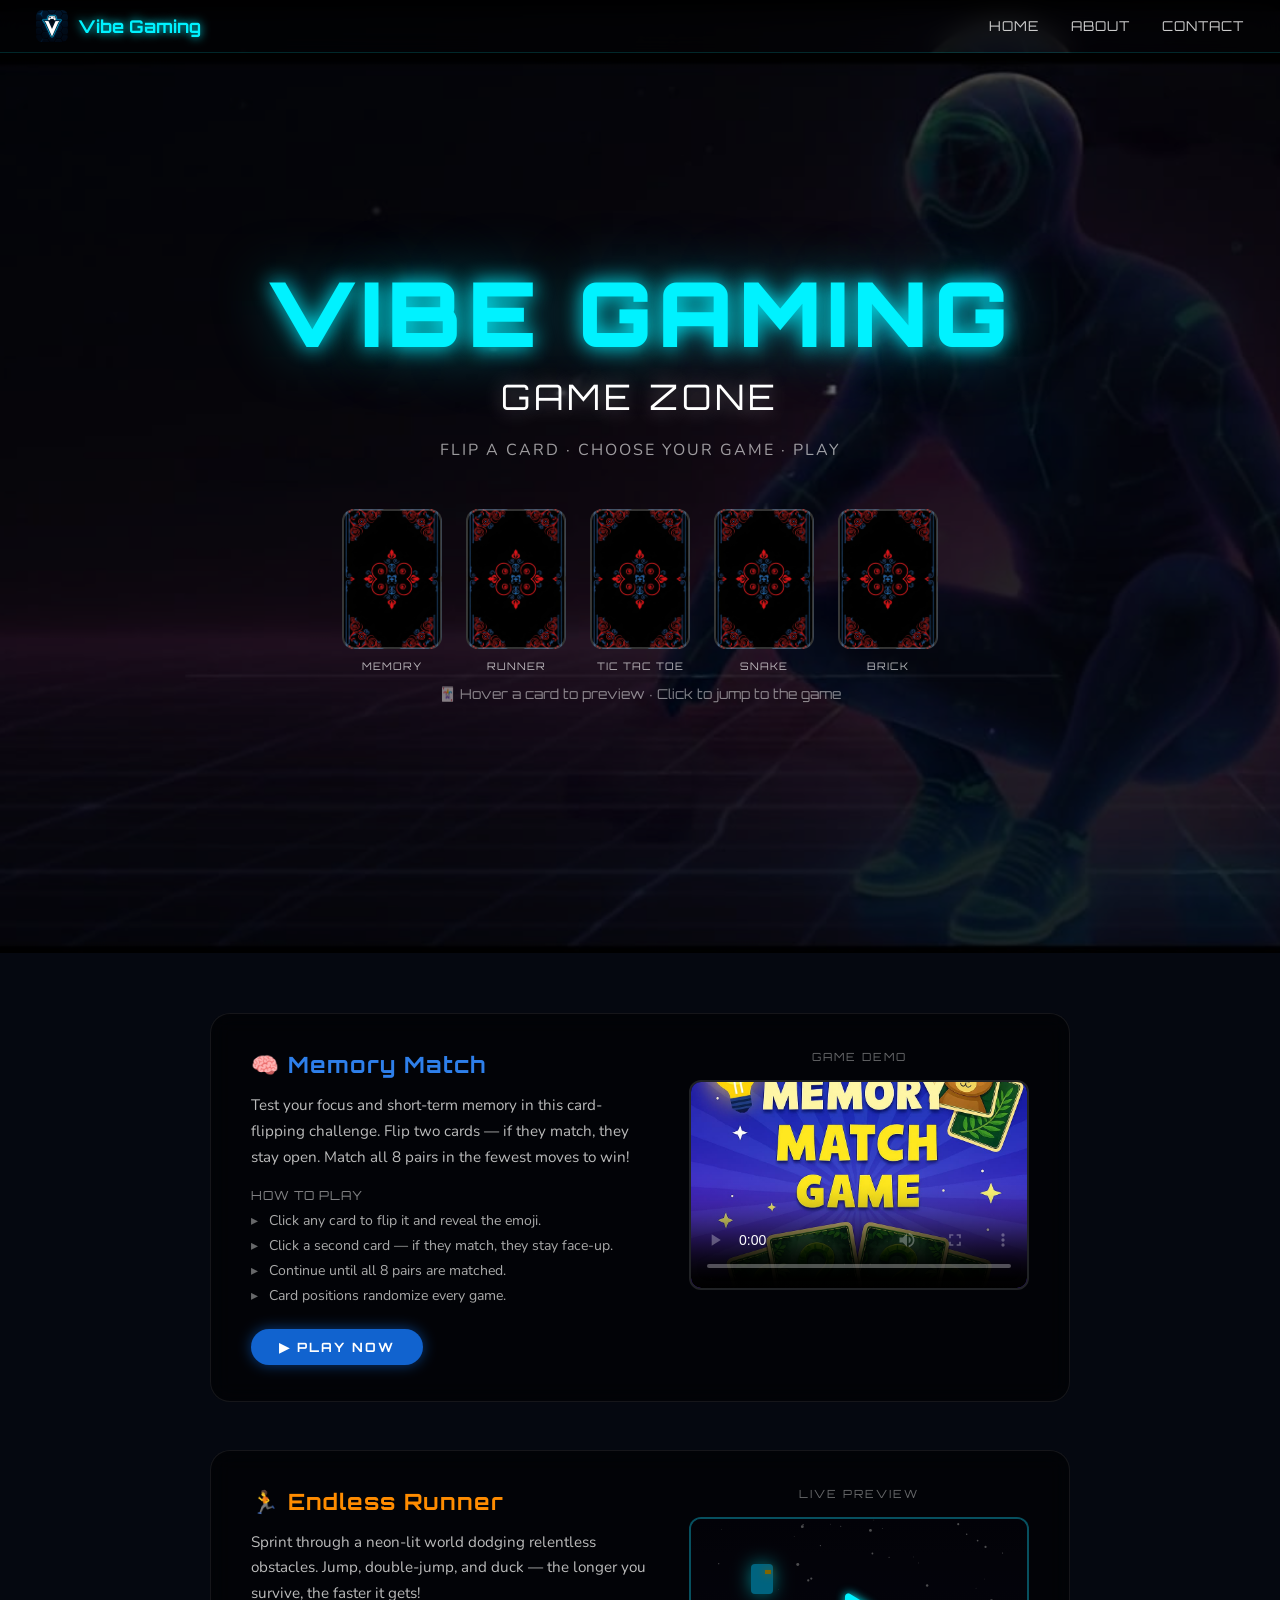
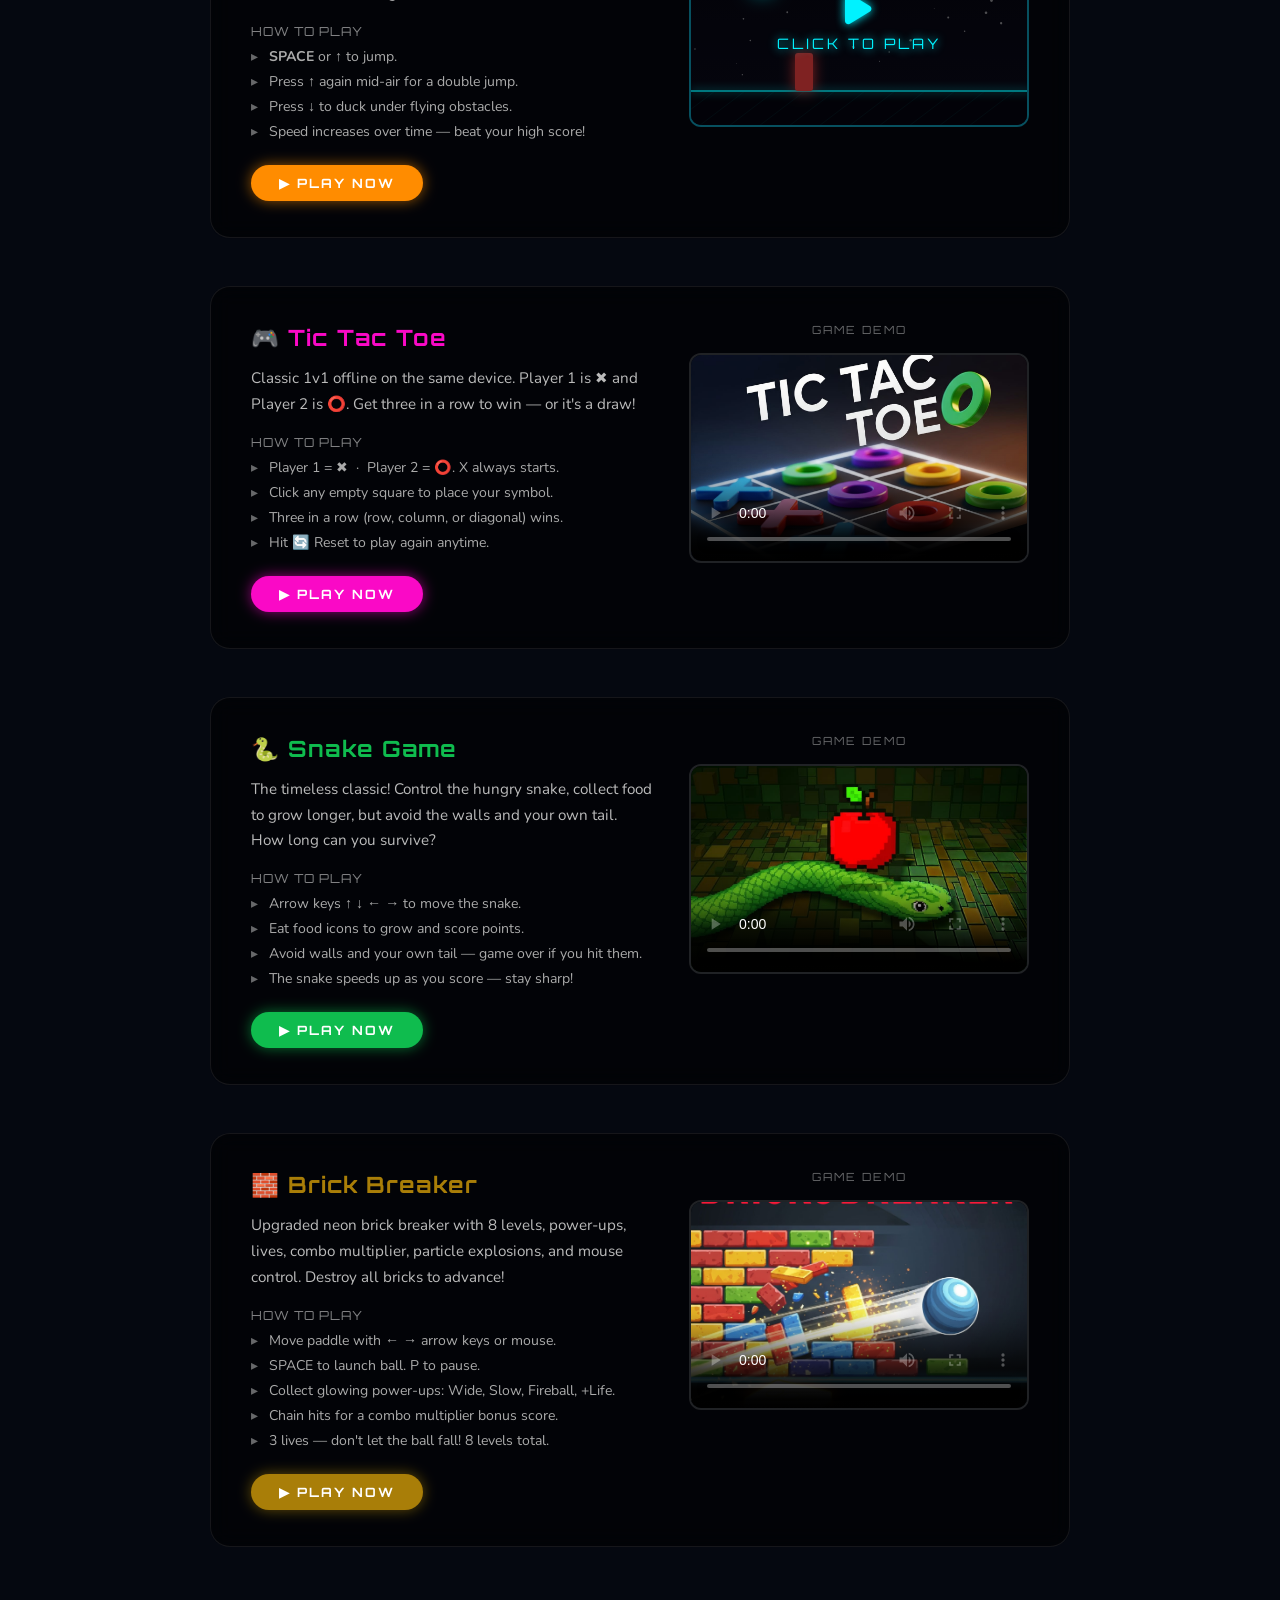
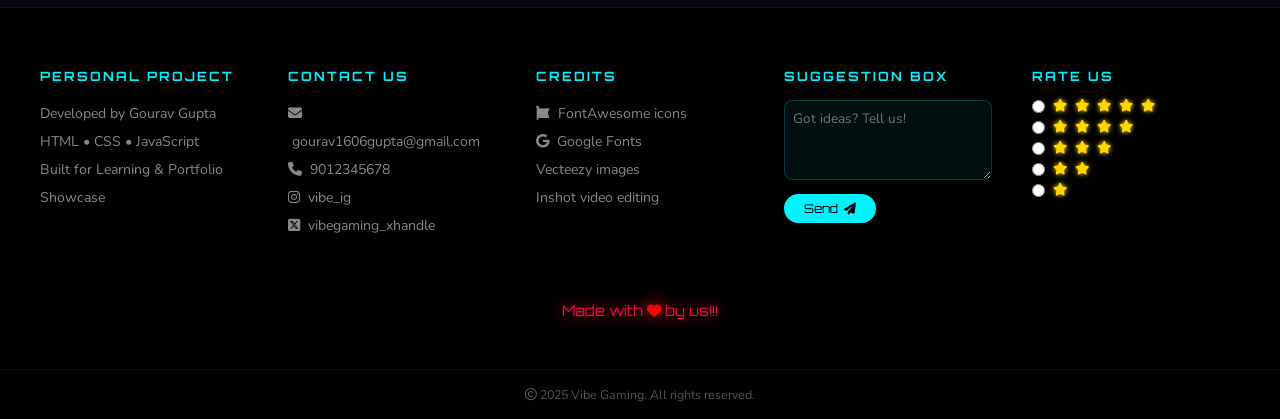
==== index.html @ a2c75a77 "Fix image path for Tic Tac Toe card in index.html" ====
<!DOCTYPE html>
<html lang="en">

<head>
  <meta charset="UTF-8" />
  <meta name="viewport" content="width=device-width, initial-scale=1.0" />
  <title>Vibe Gaming</title>
  <link rel="stylesheet" href="css/main.css">
  <link rel="stylesheet" href="https://cdnjs.cloudflare.com/ajax/libs/font-awesome/6.7.2/css/all.min.css">
</head>

<body>

  <!--  Nav  -->
  <nav>
    <div class="dv">
      <a href="#home" class="nav-logo">
        <img src="assets/images/logo.jpg" alt="Vibe Gaming Logo">
        Vibe Gaming
      </a>
      <ul class="nav-links">
        <li><a href="#home">HOME</a></li>
        <li><a href="about.html">ABOUT</a></li>
        <li><a href="#contact">CONTACT</a></li>
      </ul>
    </div>
  </nav>

  <!--  Hero  -->
  <section id="home" class="hero">
    <div class="hero-content">
      <h1 class="hero-title">VIBE GAMING</h1>
      <p class="hero-subtitle">GAME ZONE</p>
      <p class="hero-tagline">FLIP A CARD · CHOOSE YOUR GAME · PLAY</p>

      <div class="cards-row">
        <a class="card-flip-wrap" href="#mcf" data-card="card1">
          <div class="card-flip">
            <div class="card-flip-inner">
              <div class="card-face card-face-front"></div>
              <div class="card-face card-face-back" style="background-image:url('./assets/images/memory.jpg')"></div>
            </div>
          </div>
          <span class="card-label">MEMORY</span>
        </a>

        <a class="card-flip-wrap" href="#runner" data-card="card2">
          <div class="card-flip">
            <div class="card-flip-inner">
              <div class="card-face card-face-front"></div>
              <div class="card-face card-face-back"
                style="background:#0a0a1a;display:flex;align-items:center;justify-content:center;font-family:'Orbitron',sans-serif;font-size:0.7rem;color:#00f2ff;text-align:center;">
                🏃<br>RUNNER</div>
            </div>
          </div>
          <span class="card-label">RUNNER</span>
        </a>

        <a class="card-flip-wrap" href="#tct" data-card="card3">
          <div class="card-flip">
            <div class="card-flip-inner">
              <div class="card-face card-face-front"></div>
              <div class="card-face card-face-back" style="background-image:url(assets/images/tictac.jpg)"></div>
            </div>
          </div>
          <span class="card-label">TIC TAC TOE</span>
        </a>

        <a class="card-flip-wrap" href="#sg" data-card="card4">
          <div class="card-flip">
            <div class="card-flip-inner">
              <div class="card-face card-face-front"></div>
              <div class="card-face card-face-back" style="background-image:url('assets/images/snake.jpg')"></div>
            </div>
          </div>
          <span class="card-label">SNAKE</span>
        </a>

        <a class="card-flip-wrap" href="#bg" data-card="card5">
          <div class="card-flip">
            <div class="card-flip-inner">
              <div class="card-face card-face-front"></div>
              <div class="card-face card-face-back" style="background-image:url('./assets/images/brick.jpg')"></div>
            </div>
          </div>
          <span class="card-label">BRICK</span>
        </a>
      </div>

      <p class="flip-cta">🃏 Hover a card to preview · Click to jump to the game</p>
    </div>
  </section>

  <!--  Sections wrapper  -->
  <div class="section-wrapper">

    <!-- Memory Match -->
    <div class="game-section theme-blue" id="mcf">
      <div class="section-inner">
        <div class="section-info">
          <h2 class="section-title" style="color:#2e7fea">🧠 Memory Match</h2>
          <p class="section-desc">
            Test your focus and short-term memory in this card-flipping challenge.
            Flip two cards — if they match, they stay open. Match all 8 pairs in the fewest moves to win!
          </p>
          <p class="howto-title">How to Play</p>
          <ul class="howto-list">
            <li>Click any card to flip it and reveal the emoji.</li>
            <li>Click a second card — if they match, they stay face-up.</li>
            <li>Continue until all 8 pairs are matched.</li>
            <li>Card positions randomize every game.</li>
          </ul>
          <a href="games/memory.html" target="_blank" class="play-btn btn-blue">▶ PLAY NOW</a>
        </div>
        <div class="section-media">
          <p class="demo-label">Game Demo</p>
          <video class="demo-video" poster="assets/images/memory.jpg" src="assets/videos/mgv.mp4" controls></video>
        </div>
      </div>
    </div>

    <!-- Endless Runner -->
    <div class="game-section theme-orange" id="runner">
      <div class="section-inner">
        <div class="section-info">
          <h2 class="section-title" style="color:#ff8c00">🏃 Endless Runner</h2>
          <p class="section-desc">
            Sprint through a neon-lit world dodging relentless obstacles.
            Jump, double-jump, and duck — the longer you survive, the faster it gets!
          </p>
          <p class="howto-title">How to Play</p>
          <ul class="howto-list">
            <li><strong>SPACE</strong> or <strong>↑</strong> to jump.</li>
            <li>Press <strong>↑</strong> again mid-air for a double jump.</li>
            <li>Press <strong>↓</strong> to duck under flying obstacles.</li>
            <li>Speed increases over time — beat your high score!</li>
          </ul>
          <a href="games/runner.html" target="_blank" class="play-btn btn-orange">▶ PLAY NOW</a>
        </div>
        <div class="section-media">
          <p class="demo-label">Live Preview</p>
          <div class="runner-preview" onclick="window.open('games/runner.html','_blank')">
            <canvas id="previewCanvas" width="340" height="210"></canvas>
            <div class="play-overlay">
              <i class="fa-solid fa-play"></i>
              CLICK TO PLAY
            </div>
          </div>
        </div>
      </div>
    </div>

    <!-- Tic Tac Toe -->
    <div class="game-section theme-pink" id="tct">
      <div class="section-inner">
        <div class="section-info">
          <h2 class="section-title" style="color:#fa09c6">🎮 Tic Tac Toe</h2>
          <p class="section-desc">
            Classic 1v1 offline on the same device. Player 1 is ✖ and Player 2 is ⭕.
            Get three in a row to win — or it's a draw!
          </p>
          <p class="howto-title">How to Play</p>
          <ul class="howto-list">
            <li>Player 1 = ✖ &nbsp;·&nbsp; Player 2 = ⭕. X always starts.</li>
            <li>Click any empty square to place your symbol.</li>
            <li>Three in a row (row, column, or diagonal) wins.</li>
            <li>Hit 🔄 Reset to play again anytime.</li>
          </ul>
          <a href="games/tictactoe.html" target="_blank" class="play-btn btn-pink">▶ PLAY NOW</a>
        </div>
        <div class="section-media">
          <p class="demo-label">Game Demo</p>
          <video class="demo-video" poster="assets/images/tictac.jpg" src="assets/videos/tttv.mp4" controls></video>
        </div>
      </div>
    </div>

    <!-- Snake -->
    <div class="game-section theme-green" id="sg">
      <div class="section-inner">
        <div class="section-info">
          <h2 class="section-title" style="color:#0fbc4e">🐍 Snake Game</h2>
          <p class="section-desc">
            The timeless classic! Control the hungry snake, collect food to grow longer,
            but avoid the walls and your own tail. How long can you survive?
          </p>
          <p class="howto-title">How to Play</p>
          <ul class="howto-list">
            <li>Arrow keys ↑ ↓ ← → to move the snake.</li>
            <li>Eat food icons to grow and score points.</li>
            <li>Avoid walls and your own tail — game over if you hit them.</li>
            <li>The snake speeds up as you score — stay sharp!</li>
          </ul>
          <a href="games/snake.html" target="_blank" class="play-btn btn-green">▶ PLAY NOW</a>
        </div>
        <div class="section-media">
          <p class="demo-label">Game Demo</p>
          <video class="demo-video" poster="assets/images/snake.jpg" src="assets/videos/snake game video.mp4"
            controls></video>
        </div>
      </div>
    </div>

    <!-- Brick Breaker -->
    <div class="game-section theme-gold" id="bg">
      <div class="section-inner">
        <div class="section-info">
          <h2 class="section-title" style="color:#a97e08">🧱 Brick Breaker</h2>
          <p class="section-desc">
            Upgraded neon brick breaker with 8 levels, power-ups, lives, combo multiplier,
            particle explosions, and mouse control. Destroy all bricks to advance!
          </p>
          <p class="howto-title">How to Play</p>
          <ul class="howto-list">
            <li>Move paddle with ← → arrow keys or mouse.</li>
            <li>SPACE to launch ball. P to pause.</li>
            <li>Collect glowing power-ups: Wide, Slow, Fireball, +Life.</li>
            <li>Chain hits for a combo multiplier bonus score.</li>
            <li>3 lives — don't let the ball fall! 8 levels total.</li>
          </ul>
          <a href="games/brick.html" target="_blank" class="play-btn btn-gold">▶ PLAY NOW</a>
        </div>
        <div class="section-media">
          <p class="demo-label">Game Demo</p>
          <video class="demo-video" poster="assets/images/brick.jpg" src="assets/videos/brickv.mp4" controls></video>
        </div>
      </div>
    </div>

  </div><!-- /.section-wrapper -->

  <!--  Footer  -->
  <footer class="footer" id="contact">
    <div>
      <h3>Personal Project</h3>
      <p>Developed by Gourav Gupta</p>
      <p>HTML • CSS • JavaScript</p>
      <p>Built for Learning & Portfolio Showcase</p>
    </div>
    <div>
      <h3>Contact Us</h3>
      <p><i class="fa-solid fa-envelope"></i> &nbsp;gourav1606gupta@gmail.com</p>
      <p><i class="fa-solid fa-phone"></i> &nbsp;9012345678</p>
      <p><i class="fa-brands fa-instagram"></i> &nbsp;vibe_ig</p>
      <p><i class="fa-brands fa-square-x-twitter"></i> &nbsp;vibegaming_xhandle</p>
    </div>
    <div>
      <h3>Credits</h3>
      <p><i class="fa-brands fa-font-awesome"></i> &nbsp;FontAwesome icons</p>
      <p><i class="fa-brands fa-google"></i> &nbsp;Google Fonts</p>
      <p>Vecteezy images</p>
      <p>Inshot video editing</p>
    </div>
    <div class="suggestion-box">
      <h3>Suggestion Box</h3>
      <textarea placeholder="Got ideas? Tell us!"></textarea><br>
      <button type="button">Send &nbsp;<i class="fa-solid fa-paper-plane"></i></button>
    </div>
    <div>
      <h3>Rate Us</h3>
      <div class="rating-stars">
        <label class="star-row"><input type="radio" name="rating" value="5"> <i class="fa-solid fa-star"></i><i
            class="fa-solid fa-star"></i><i class="fa-solid fa-star"></i><i class="fa-solid fa-star"></i><i
            class="fa-solid fa-star"></i></label>
        <label class="star-row"><input type="radio" name="rating" value="4"> <i class="fa-solid fa-star"></i><i
            class="fa-solid fa-star"></i><i class="fa-solid fa-star"></i><i class="fa-solid fa-star"></i></label>
        <label class="star-row"><input type="radio" name="rating" value="3"> <i class="fa-solid fa-star"></i><i
            class="fa-solid fa-star"></i><i class="fa-solid fa-star"></i></label>
        <label class="star-row"><input type="radio" name="rating" value="2"> <i class="fa-solid fa-star"></i><i
            class="fa-solid fa-star"></i></label>
        <label class="star-row"><input type="radio" name="rating" value="1"> <i class="fa-solid fa-star"></i></label>
      </div>
    </div>
    <div class="love-note">
      Made with <i class="fa-solid fa-heart" style="color:#ff0000"></i> by us!!!
    </div>
  </footer>
  <div class="footer-bottom">
    <i class="fa-regular fa-copyright"></i> 2025 Vibe Gaming. All rights reserved.
  </div>

  <script src="js/home.js"></script>
</body>

</html>
---- css/main.css ----
/* =====================================================================
   VibGaming — main.css
   Shared styles for index.html (home page)
   ===================================================================== */

@import url('https://fonts.googleapis.com/css2?family=Orbitron:wght@400;700;900&family=Nunito:wght@400;600;700&display=swap');

/* ── Reset & Base ──────────────────────────────────────────────────── */
*, *::before, *::after { box-sizing: border-box; margin: 0; padding: 0; }

body {
  font-family: 'Nunito', sans-serif;
  background: url('../assets/images/bg.jpg') no-repeat center center / cover fixed;
  background-color: #050810;
  color: #eeeeee;
  overflow-x: hidden;
}

/* ── Nav ────────────────────────────────────────────────────────────── */
.dv {
  position: sticky;
  top: 0;
  z-index: 100;
  display: flex;
  align-items: center;
  justify-content: space-between;
  padding: 10px 36px;
  background: rgba(0, 0, 0, 0.75);
  backdrop-filter: blur(12px);
  border-bottom: 1px solid rgba(0, 255, 255, 0.15);
}

.nav-logo {
  display: flex;
  align-items: center;
  gap: 10px;
  font-family: 'Orbitron', sans-serif;
  font-weight: 700;
  font-size: 1.1rem;
  color: #00f2ff;
  text-shadow: 0 0 10px #00f2ff;
  text-decoration: none;
}

.nav-logo img {
  width: 32px;
  height: 32px;
  border-radius: 6px;
  object-fit: cover;
}

.nav-links {
  display: flex;
  gap: 32px;
  list-style: none;
}

.nav-links a {
  font-family: 'Orbitron', sans-serif;
  font-size: 0.85rem;
  letter-spacing: 1px;
  color: #ccc;
  text-decoration: none;
  transition: color 0.2s, text-shadow 0.2s;
}

.nav-links a:hover {
  color: #00f2ff;
  text-shadow: 0 0 10px #00f2ff;
}

/* ── Hero Section ───────────────────────────────────────────────────── */
.hero {
  position: relative;
  min-height: 100vh;
  display: flex;
  flex-direction: column;
  align-items: center;
  justify-content: center;
  padding: 60px 20px 100px;
  background: url('../assets/images/bg.jpg') center / cover no-repeat;
  text-align: center;
  overflow: hidden;
}

.hero::before {
  content: '';
  position: absolute;
  inset: 0;
  background: rgba(0, 0, 0, 0.55);
}

.hero-content { position: relative; z-index: 1; }

.hero-title {
  font-family: 'Orbitron', sans-serif;
  font-weight: 900;
  font-size: clamp(2.5rem, 7vw, 6rem);
  color: #00f2ff;
  text-shadow: 0 0 20px #00f2ff, 0 0 60px rgba(0, 242, 255, 0.5);
  letter-spacing: 6px;
  line-height: 1.1;
}

.hero-subtitle {
  font-family: 'Orbitron', sans-serif;
  font-size: clamp(1.2rem, 3vw, 2.2rem);
  color: #fff;
  text-shadow: 0 0 20px rgba(255,255,255,0.4);
  margin-top: 12px;
  letter-spacing: 4px;
}

.hero-tagline {
  font-size: 1rem;
  color: rgba(255,255,255,0.6);
  margin-top: 20px;
  letter-spacing: 2px;
}

/* ── Card Flip Row ──────────────────────────────────────────────────── */
.cards-row {
  display: flex;
  gap: 24px;
  justify-content: center;
  flex-wrap: wrap;
  margin-top: 48px;
  position: relative;
  z-index: 1;
}

.card-flip-wrap {
  display: flex;
  flex-direction: column;
  align-items: center;
  gap: 10px;
  cursor: pointer;
  text-decoration: none;
}

.card-flip {
  width: 100px;
  height: 140px;
  perspective: 800px;
  position: relative;
}

.card-flip-inner {
  position: relative;
  width: 100%;
  height: 100%;
  transform-style: preserve-3d;
  transition: transform 0.55s cubic-bezier(0.4, 0.2, 0.2, 1);
}

.card-flip-wrap:hover .card-flip-inner { transform: rotateY(180deg); }

.card-face {
  position: absolute;
  inset: 0;
  border-radius: 12px;
  backface-visibility: hidden;
  overflow: hidden;
  border: 2px solid rgba(255,255,255,0.2);
}

.card-face-front { background: url('../assets/images/card.jpg') center / cover; }

.card-face-back {
  transform: rotateY(180deg);
  background-size: cover;
  background-position: center;
}

.card-label {
  font-family: 'Orbitron', sans-serif;
  font-size: 0.65rem;
  letter-spacing: 1px;
  color: rgba(255,255,255,0.7);
  text-align: center;
}

.flip-cta {
  font-family: 'Orbitron', sans-serif;
  font-size: 0.85rem;
  color: rgba(255,255,255,0.5);
  margin-top: 12px;
  animation: blink 2s infinite;
  position: relative;
  z-index: 1;
}

@keyframes blink {
  0%, 100% { opacity: 1; }
  50% { opacity: 0.3; }
}

/* ── Game Sections ──────────────────────────────────────────────────── */
.section-wrapper {
  max-width: 900px;
  margin: 60px auto;
  padding: 0 20px;
}

.game-section {
  background: rgba(0, 0, 0, 0.55);
  backdrop-filter: blur(10px);
  border-radius: 20px;
  padding: 36px 40px;
  border: 1px solid rgba(255,255,255,0.08);
  transition: border-color 0.3s, box-shadow 0.3s;
  margin-bottom: 48px;
}

/* Color themes per section */
.game-section.theme-blue:hover  { border-color: #1163cf; box-shadow: 0 0 20px rgba(17,99,207,0.35), 0 0 80px rgba(17,99,207,0.15); }
.game-section.theme-orange:hover{ border-color: #ff8c00; box-shadow: 0 0 20px rgba(255,140,0,0.35), 0 0 80px rgba(255,140,0,0.15); }
.game-section.theme-pink:hover  { border-color: #fa09c6; box-shadow: 0 0 20px rgba(250,9,198,0.35), 0 0 80px rgba(250,9,198,0.15); }
.game-section.theme-green:hover { border-color: #0fbc4e; box-shadow: 0 0 20px rgba(15,188,78,0.35), 0 0 80px rgba(15,188,78,0.15); }
.game-section.theme-gold:hover  { border-color: #a97e08; box-shadow: 0 0 20px rgba(169,126,8,0.35), 0 0 80px rgba(169,126,8,0.15); }

.section-inner {
  display: flex;
  gap: 36px;
  align-items: flex-start;
  flex-wrap: wrap;
}

.section-info { flex: 1; min-width: 260px; text-align: left; }

.section-title {
  font-family: 'Orbitron', sans-serif;
  font-size: 1.4rem;
  margin-bottom: 14px;
  letter-spacing: 1px;
}

.section-desc {
  font-size: 0.95rem;
  color: #bbb;
  line-height: 1.7;
  margin-bottom: 16px;
}

.howto-title {
  font-family: 'Orbitron', sans-serif;
  font-size: 0.78rem;
  letter-spacing: 1px;
  color: rgba(255,255,255,0.5);
  text-transform: uppercase;
  margin-bottom: 8px;
}

.howto-list {
  list-style: none;
  display: flex;
  flex-direction: column;
  gap: 6px;
}

.howto-list li {
  font-size: 0.88rem;
  color: #aaa;
  padding-left: 18px;
  position: relative;
}

.howto-list li::before {
  content: '▸';
  position: absolute;
  left: 0;
  color: rgba(255,255,255,0.4);
}

.section-media { flex-shrink: 0; display: flex; flex-direction: column; align-items: center; gap: 16px; }

.demo-label {
  font-family: 'Orbitron', sans-serif;
  font-size: 0.7rem;
  letter-spacing: 2px;
  color: rgba(255,255,255,0.4);
  text-transform: uppercase;
}

.demo-video {
  width: 340px;
  height: 210px;
  border-radius: 12px;
  object-fit: cover;
  border: 2px solid rgba(255,255,255,0.12);
  display: block;
}

/* ── Play Buttons ───────────────────────────────────────────────────── */
.play-btn {
  display: inline-block;
  margin-top: 24px;
  padding: 10px 28px;
  font-family: 'Orbitron', sans-serif;
  font-size: 0.8rem;
  font-weight: 700;
  letter-spacing: 2px;
  text-decoration: none;
  border-radius: 999px;
  transition: transform 0.2s, box-shadow 0.2s;
  cursor: pointer;
  border: none;
}

.play-btn:hover { transform: scale(1.06); }

.play-btn.btn-blue   { background: #1163cf; color: #fff; box-shadow: 0 0 14px rgba(17,99,207,0.6); }
.play-btn.btn-orange { background: #ff8c00; color: #fff; box-shadow: 0 0 14px rgba(255,140,0,0.6); }
.play-btn.btn-pink   { background: #fa09c6; color: #fff; box-shadow: 0 0 14px rgba(250,9,198,0.6); }
.play-btn.btn-green  { background: #0fbc4e; color: #fff; box-shadow: 0 0 14px rgba(15,188,78,0.6); }
.play-btn.btn-gold   { background: #a97e08; color: #fff; box-shadow: 0 0 14px rgba(169,126,8,0.6); }

/* Runner live preview */
.runner-preview {
  width: 340px;
  height: 210px;
  background: #0a0a1a;
  border: 2px solid rgba(0,242,255,0.3);
  border-radius: 12px;
  overflow: hidden;
  position: relative;
  cursor: pointer;
}

.runner-preview canvas { display: block; }

.runner-preview .play-overlay {
  position: absolute;
  inset: 0;
  display: flex;
  flex-direction: column;
  align-items: center;
  justify-content: center;
  background: rgba(0,0,0,0.5);
  font-family: 'Orbitron', sans-serif;
  color: #00f2ff;
  font-size: 0.9rem;
  letter-spacing: 3px;
  text-shadow: 0 0 10px #00f2ff;
  pointer-events: none;
}

.runner-preview .play-overlay i { font-size: 2.2rem; margin-bottom: 8px; }

/* ── Footer ─────────────────────────────────────────────────────────── */
.footer {
  background: rgba(0, 0, 0, 0.85);
  border-top: 1px solid rgba(255,255,255,0.08);
  padding: 60px 40px 30px;
  display: grid;
  grid-template-columns: repeat(auto-fit, minmax(200px, 1fr));
  gap: 40px;
}

.footer h3 {
  font-family: 'Orbitron', sans-serif;
  font-size: 0.8rem;
  letter-spacing: 2px;
  color: #00f2ff;
  text-transform: uppercase;
  margin-bottom: 16px;
}

.footer p, .footer li, .footer a {
  font-size: 0.88rem;
  color: #888;
  line-height: 2;
  text-decoration: none;
}

.footer a:hover { color: #00f2ff; }

.footer-bottom {
  background: rgba(0,0,0,0.9);
  text-align: center;
  padding: 16px;
  font-size: 0.78rem;
  color: #555;
  border-top: 1px solid rgba(255,255,255,0.05);
}

.suggestion-box textarea {
  width: 100%;
  min-height: 80px;
  background: rgba(0,242,255,0.06);
  border: 1px solid rgba(0,242,255,0.2);
  border-radius: 8px;
  color: #fff;
  padding: 8px;
  font-family: 'Nunito', sans-serif;
  font-size: 0.85rem;
  resize: vertical;
}

.suggestion-box button {
  margin-top: 8px;
  padding: 7px 20px;
  background: #00f2ff;
  color: #000;
  border: none;
  border-radius: 20px;
  font-family: 'Orbitron', sans-serif;
  font-size: 0.75rem;
  cursor: pointer;
  transition: background 0.2s;
}

.suggestion-box button:hover { background: #00c8d4; }

.rating-stars { display: flex; flex-direction: column; gap: 8px; }
.star-row { display: flex; align-items: center; gap: 8px; }
.star-row input[type=radio] { accent-color: gold; }
.star-row i { color: gold; font-size: 0.8rem; text-shadow: 0 0 5px gold; }

.love-note {
  text-align: center;
  padding: 20px;
  font-family: 'Orbitron', sans-serif;
  font-size: 0.9rem;
  color: #f10453;
  text-shadow: 0 0 15px #f11e1e;
  grid-column: 1 / -1;
}

/* ── Shared back button used across all game pages ───────────────────── */
.back-btn {
  position: fixed;
  top: 16px;
  left: 16px;
  padding: 8px 20px;
  font-family: 'Orbitron', sans-serif;
  font-size: 0.8rem;
  background: rgba(0, 0, 0, 0.65);
  border: 1px solid rgba(0, 255, 255, 0.35);
  border-radius: 999px;
  color: #00f2ff;
  text-decoration: none;
  z-index: 999;
  letter-spacing: 1px;
  transition: background 0.2s, box-shadow 0.2s;
}

.back-btn:hover {
  background: rgba(0, 255, 255, 0.12);
  box-shadow: 0 0 12px rgba(0, 255, 255, 0.3);
}
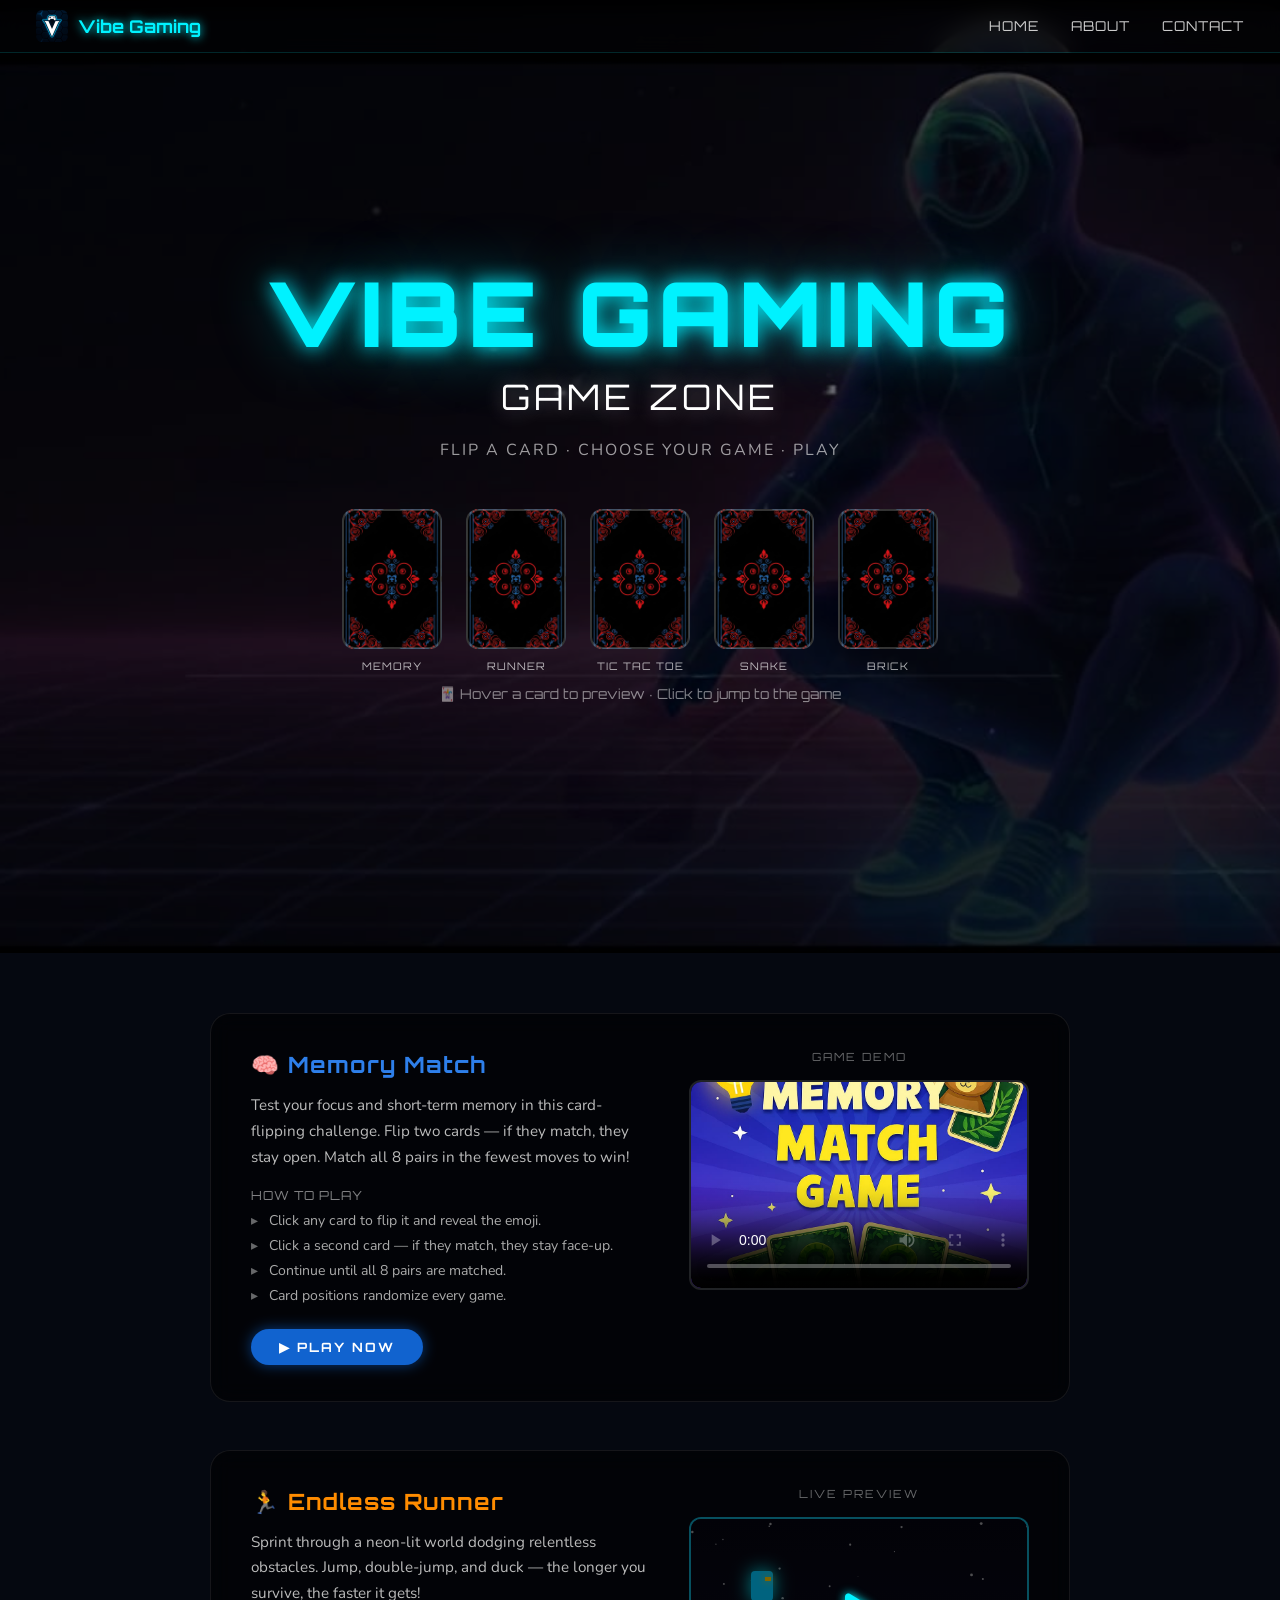
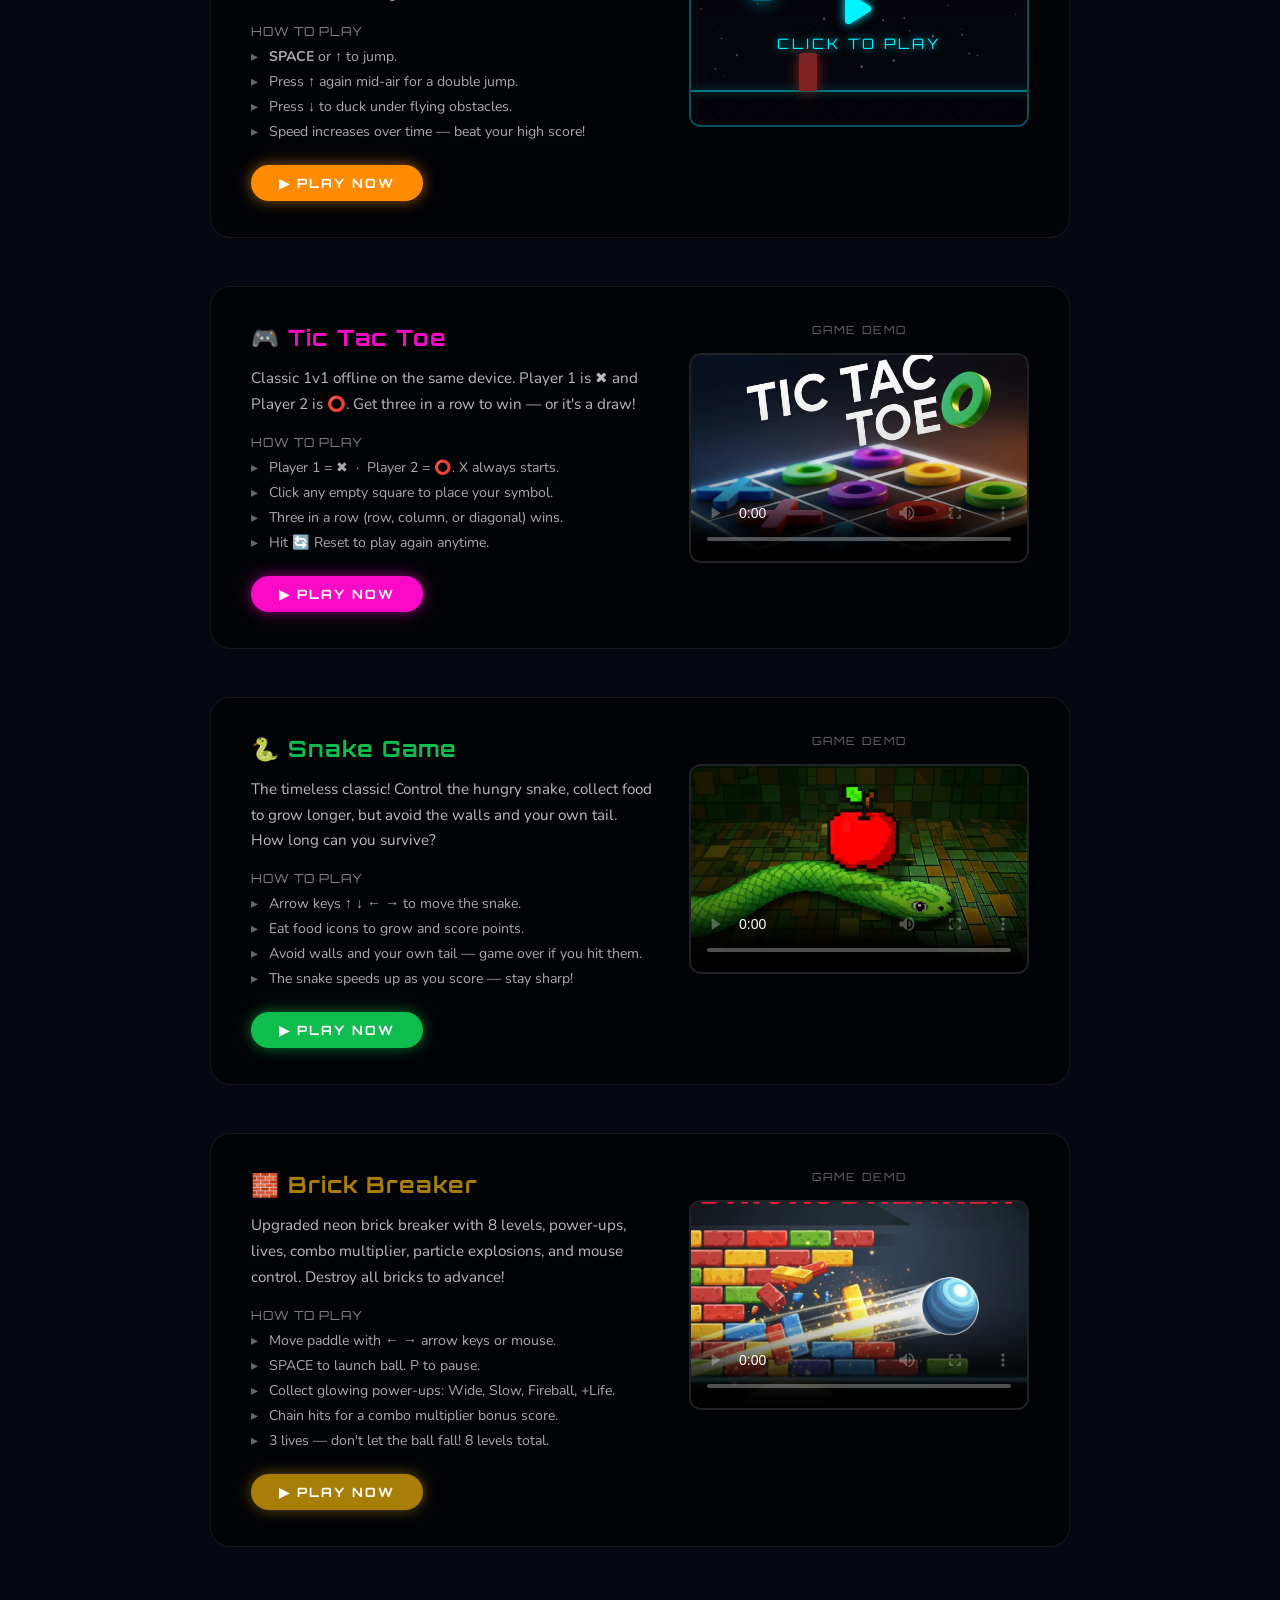
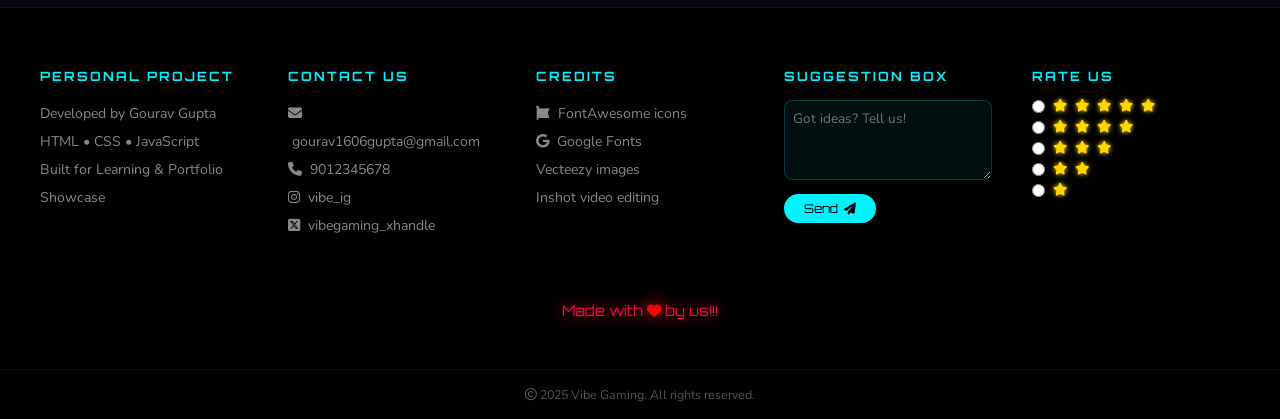
==== commit bfcedcf9: "Update Brick Breaker card background color in index.html" ====
--- a/index.html
+++ b/index.html
@@ -80,7 +80,8 @@
           <div class="card-flip">
             <div class="card-flip-inner">
               <div class="card-face card-face-front"></div>
-              <div class="card-face card-face-back" style="background-image:url('./assets/images/brick.jpg')"></div>
+              <div class="card-face card-face-back" style="background:red !important;">
+              </div>
             </div>
           </div>
           <span class="card-label">BRICK</span>
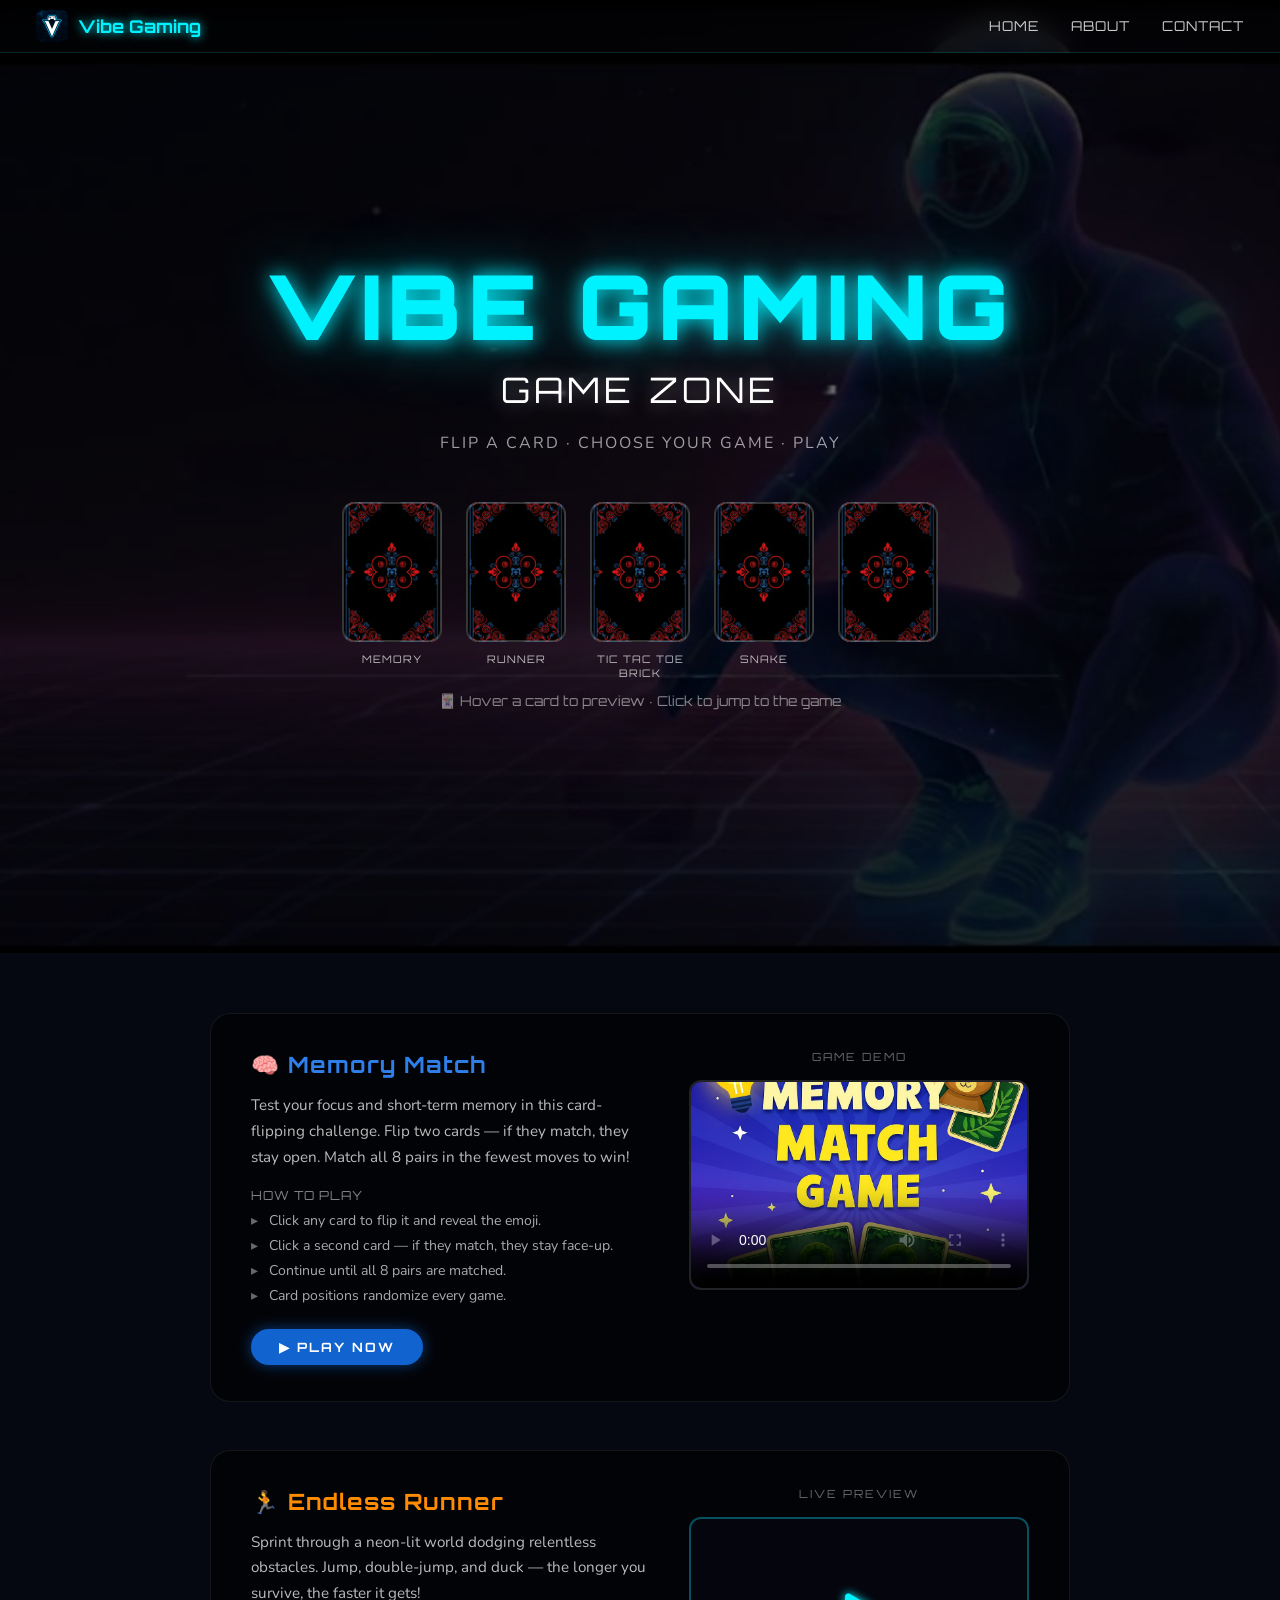
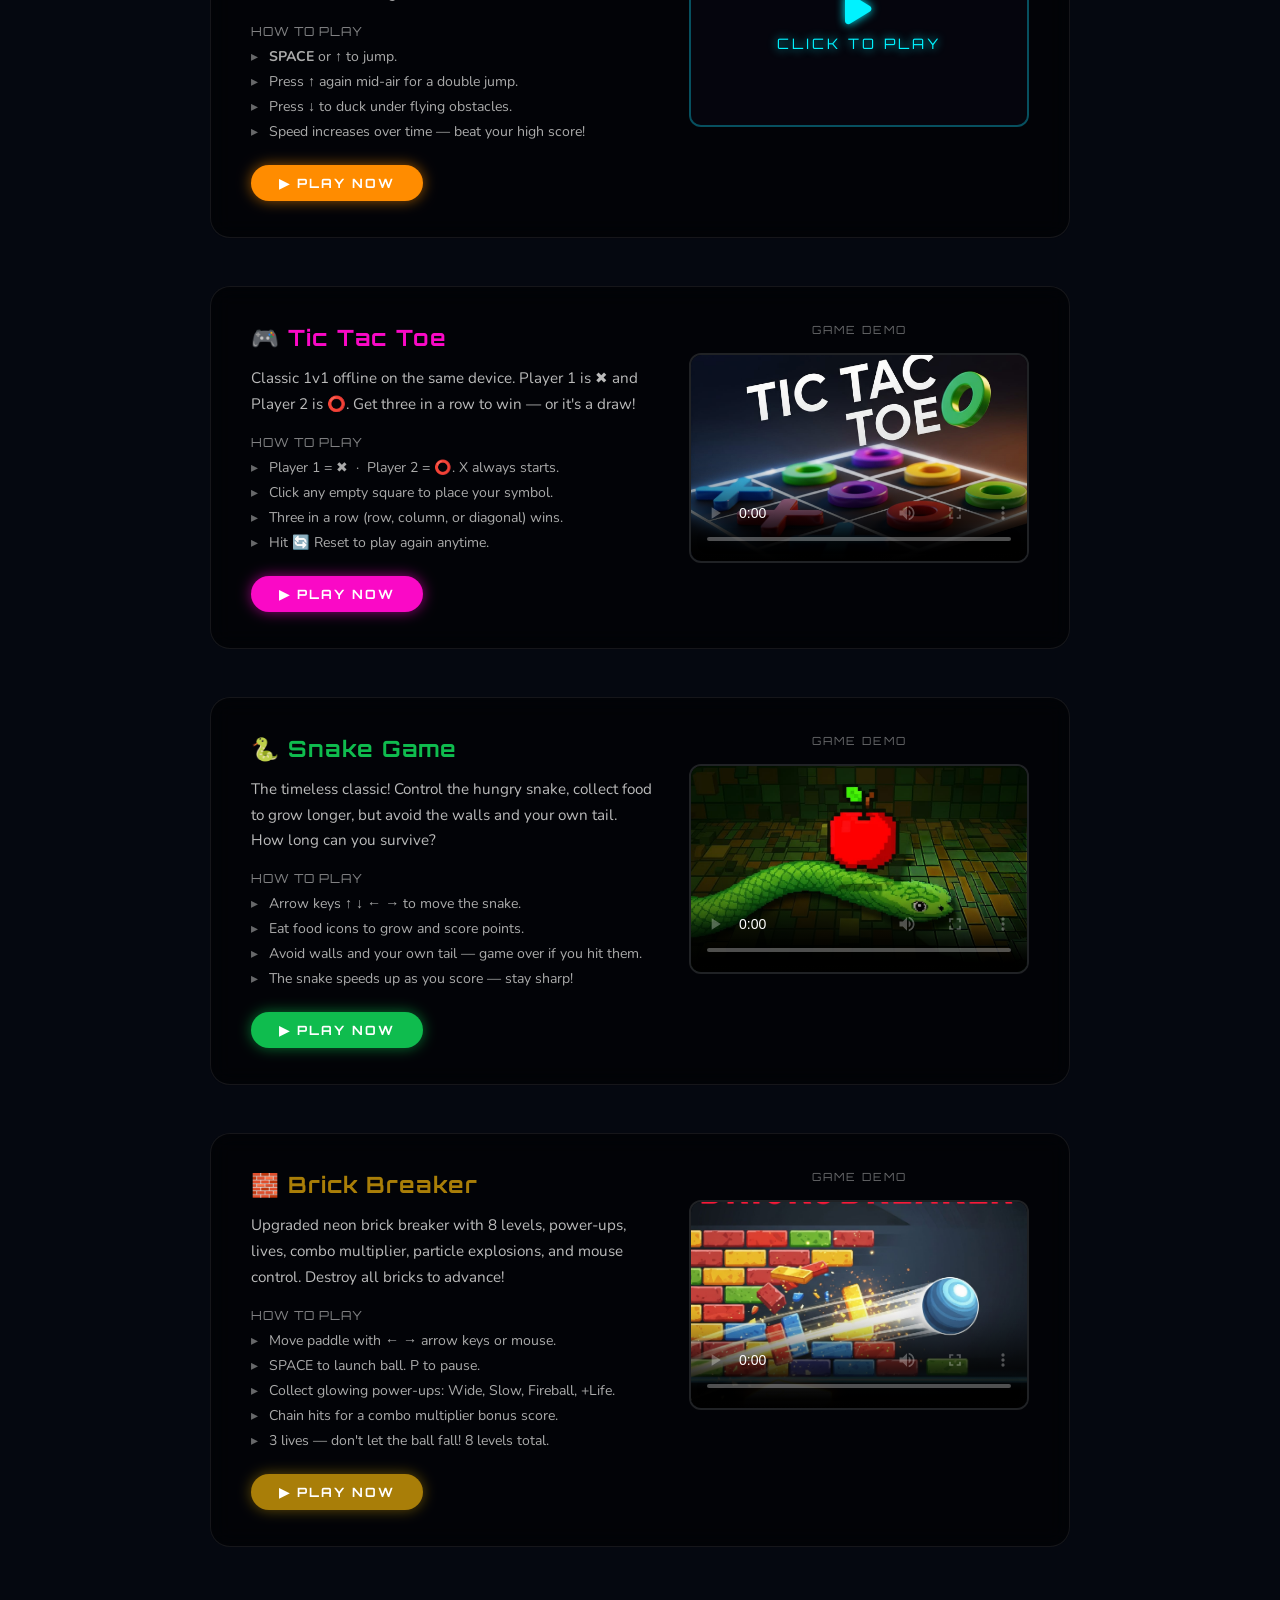
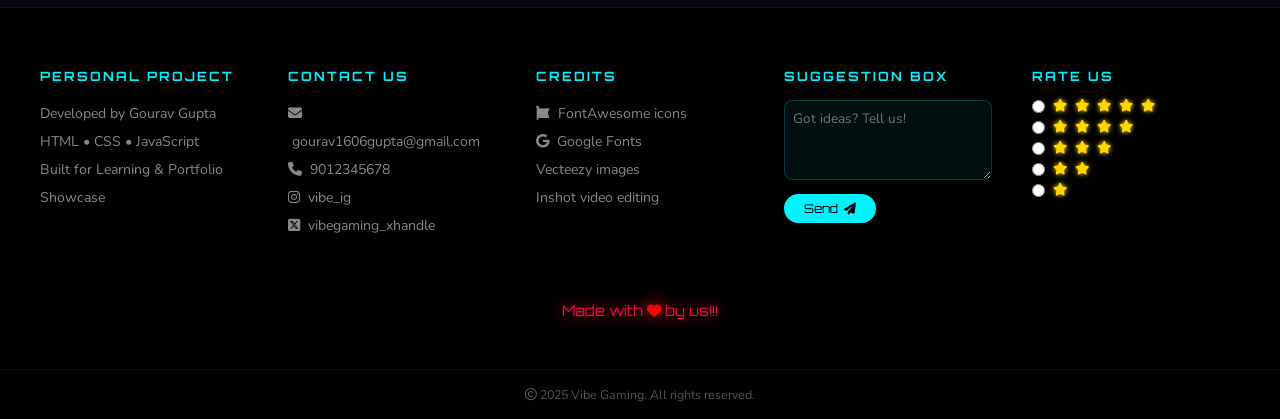
==== commit 00217269: "Restore brick image" ====
--- a/index.html
+++ b/index.html
@@ -80,15 +80,16 @@
           <div class="card-flip">
             <div class="card-flip-inner">
               <div class="card-face card-face-front"></div>
-              <div class="card-face card-face-back" style="background:red !important;">
-              </div>
-            </div>
-          </div>
-          <span class="card-label">BRICK</span>
-        </a>
-      </div>
-
-      <p class="flip-cta">🃏 Hover a card to preview · Click to jump to the game</p>
+              <div class="card-face card-face-back" style="background-image:url('./assets/images/brick.jpg')">
+              </div>>
+            </div>
+          </div>
+      </div>
+      <span class="card-label">BRICK</span>
+      </a>
+    </div>
+
+    <p class="flip-cta">🃏 Hover a card to preview · Click to jump to the game</p>
     </div>
   </section>
 
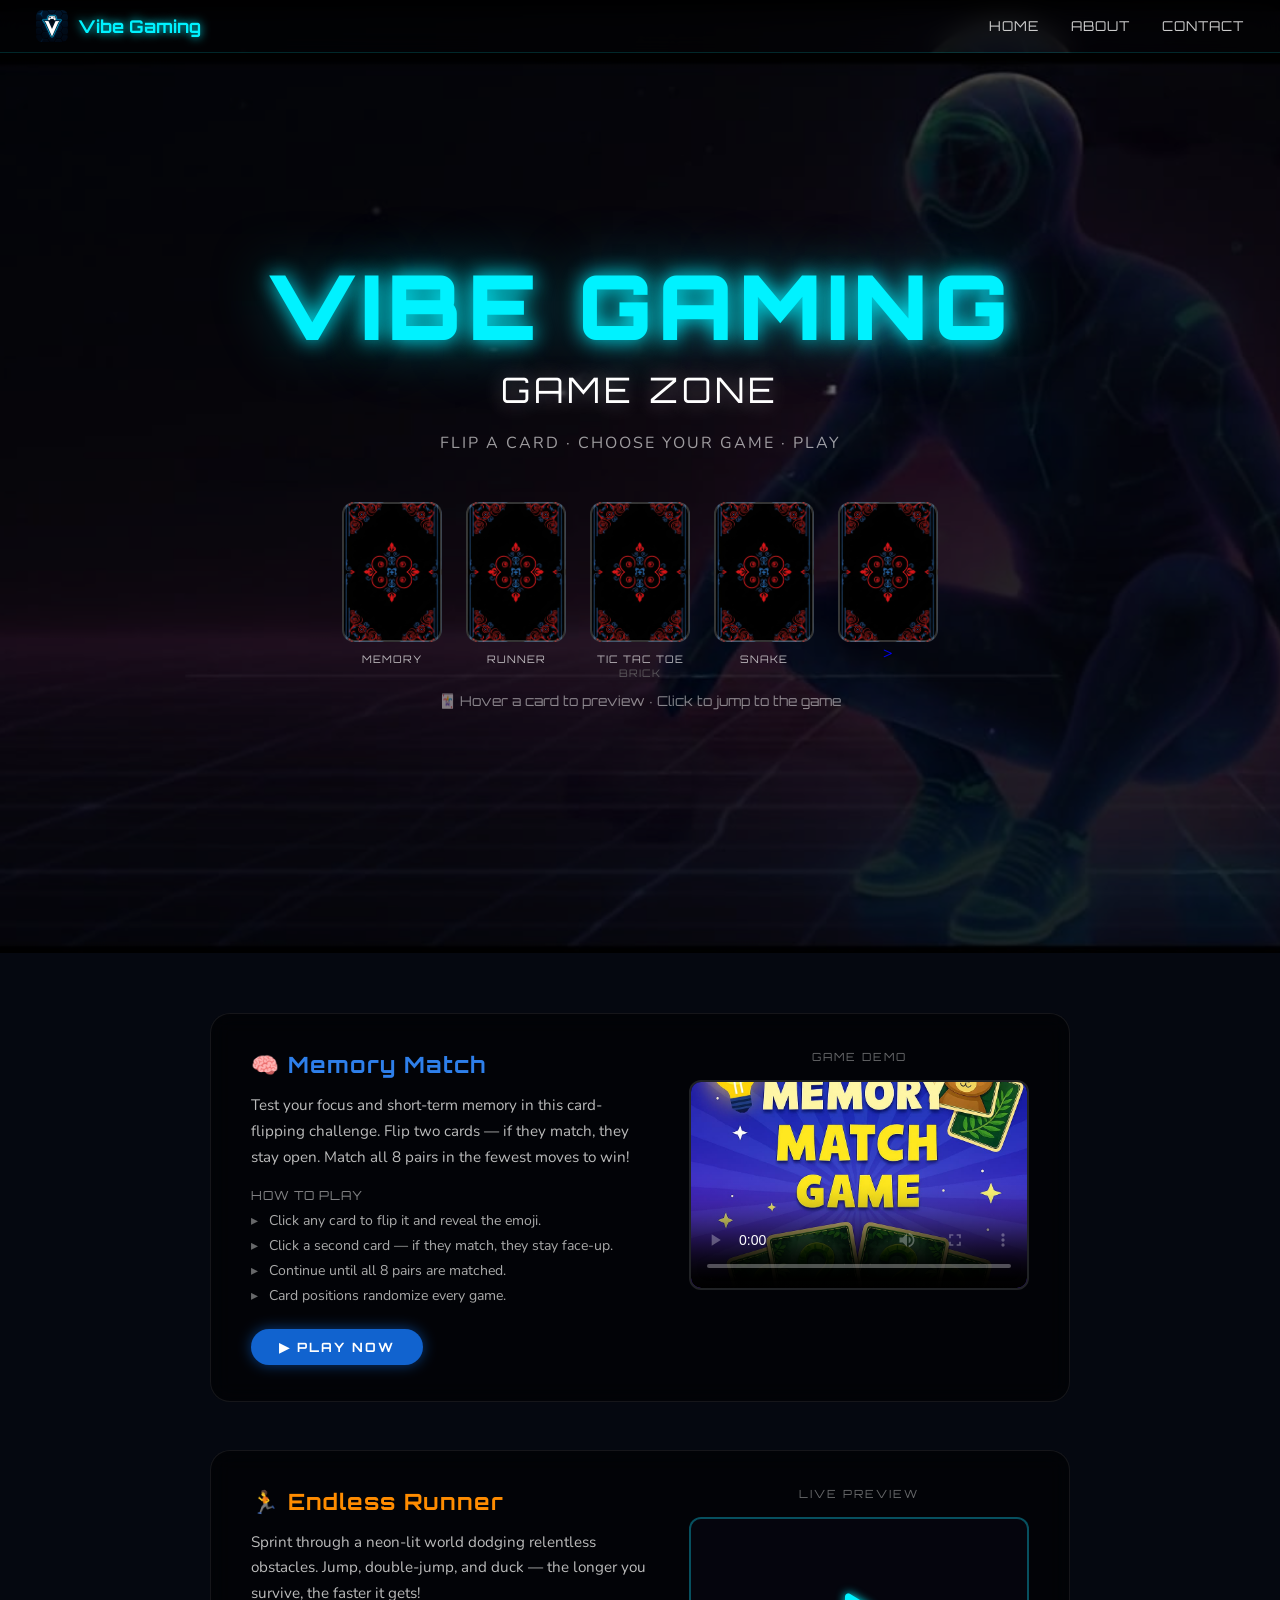
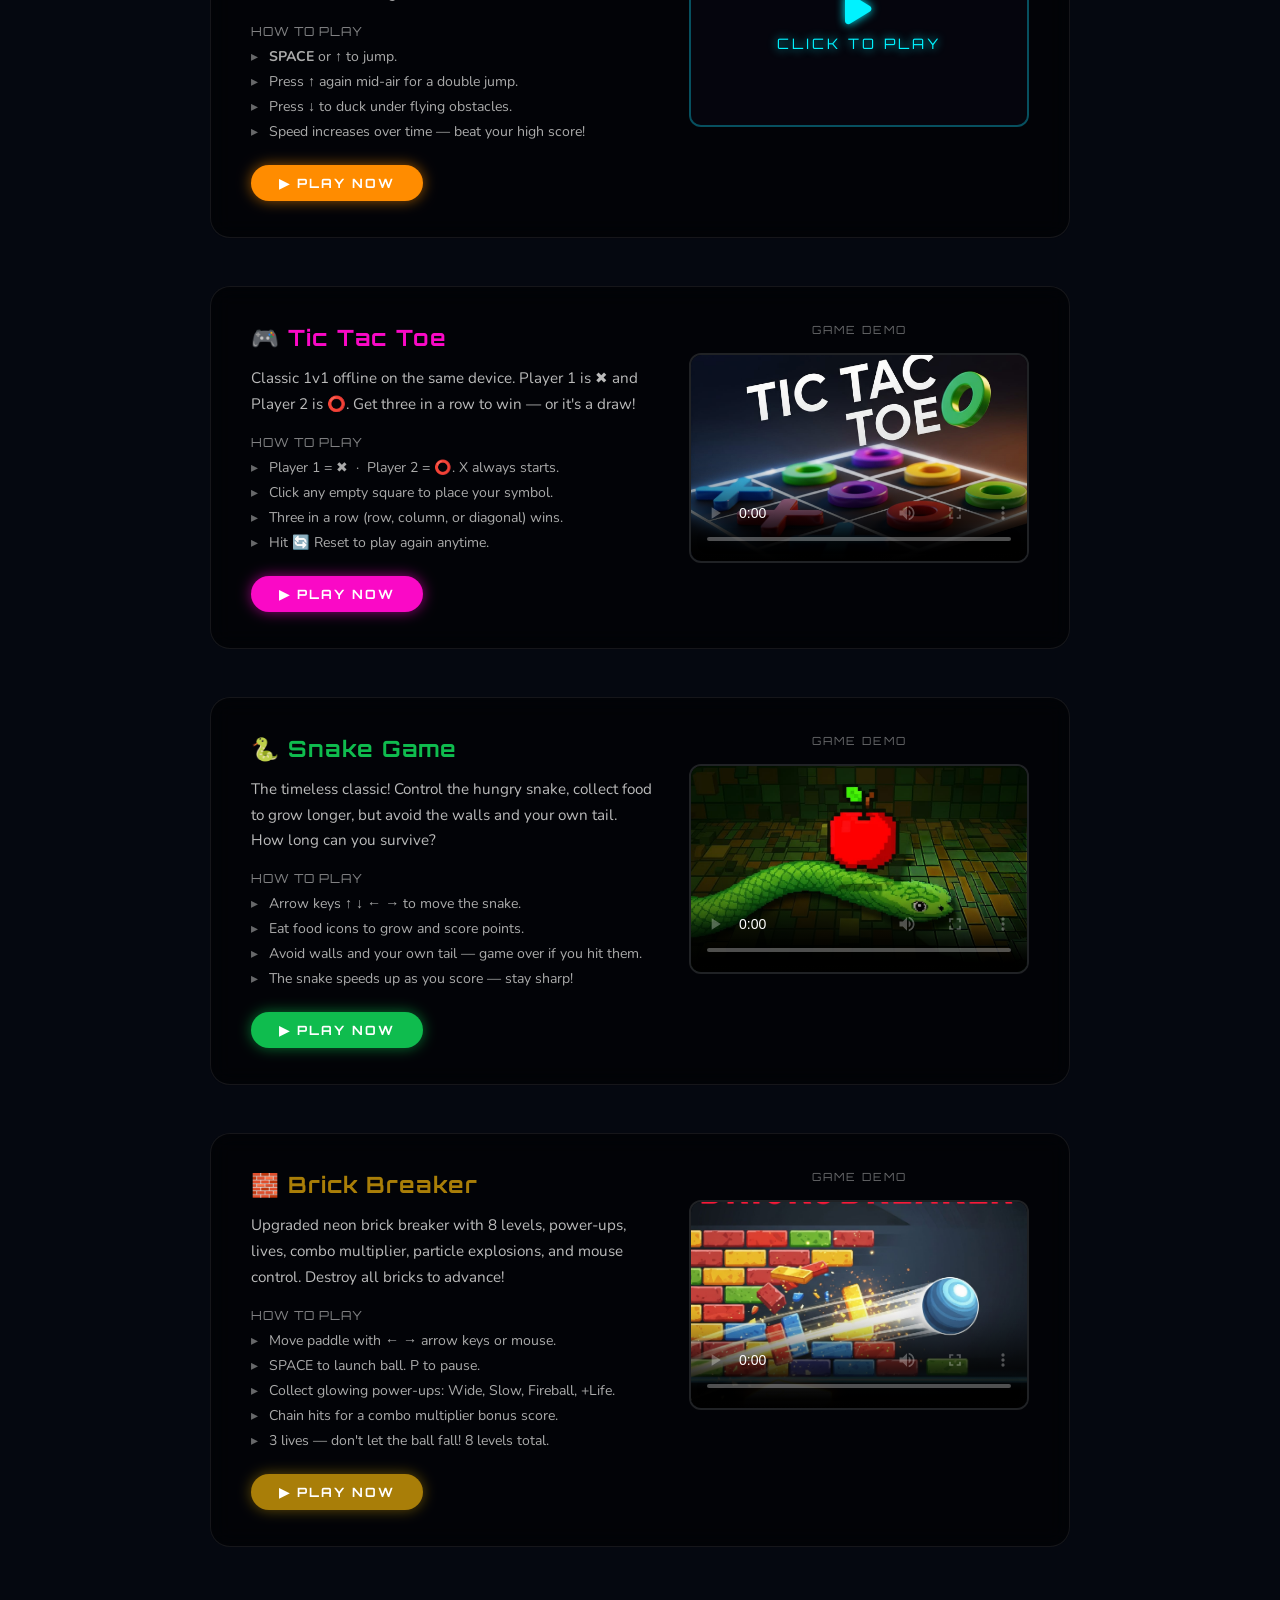
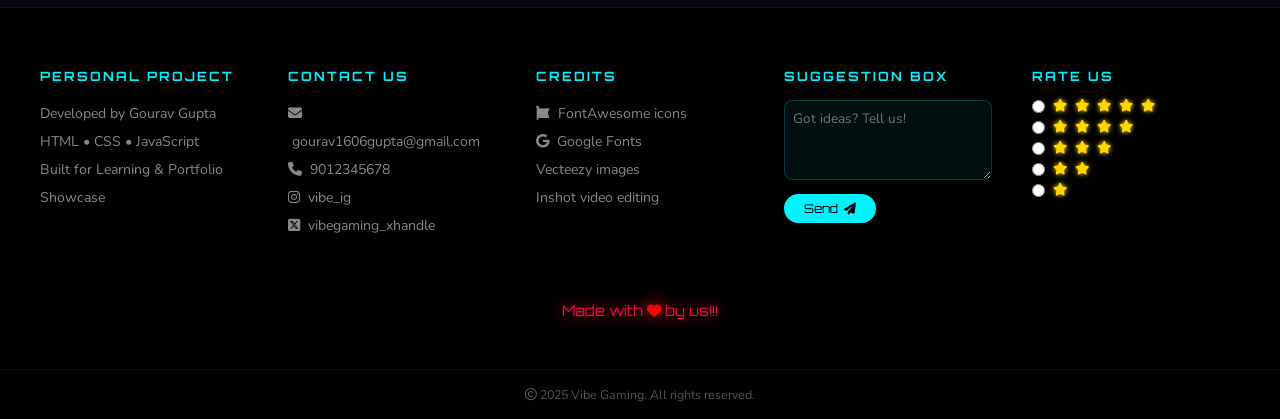
==== commit 63e5bc2f: "Add background images for memory, tic tac toe, snake, and brick cards" ====
--- a/index.html
+++ b/index.html
@@ -38,7 +38,7 @@
           <div class="card-flip">
             <div class="card-flip-inner">
               <div class="card-face card-face-front"></div>
-              <div class="card-face card-face-back" style="background-image:url('./assets/images/memory.jpg')"></div>
+              <div class="card-face card-face-back memory-card"></div>
             </div>
           </div>
           <span class="card-label">MEMORY</span>
@@ -60,7 +60,7 @@
           <div class="card-flip">
             <div class="card-flip-inner">
               <div class="card-face card-face-front"></div>
-              <div class="card-face card-face-back" style="background-image:url(assets/images/tictac.jpg)"></div>
+              <div class="card-face card-face-back tictac-card"></div>
             </div>
           </div>
           <span class="card-label">TIC TAC TOE</span>
@@ -70,7 +70,7 @@
           <div class="card-flip">
             <div class="card-flip-inner">
               <div class="card-face card-face-front"></div>
-              <div class="card-face card-face-back" style="background-image:url('assets/images/snake.jpg')"></div>
+              <div class="card-face card-face-back snake-card"></div>
             </div>
           </div>
           <span class="card-label">SNAKE</span>
@@ -80,13 +80,13 @@
           <div class="card-flip">
             <div class="card-flip-inner">
               <div class="card-face card-face-front"></div>
-              <div class="card-face card-face-back" style="background-image:url('./assets/images/brick.jpg')">
-              </div>>
-            </div>
-          </div>
-      </div>
-      <span class="card-label">BRICK</span>
-      </a>
+              <div class="card-face card-face-back brick-card"></div>
+            </div>>
+          </div>
+      </div>
+    </div>
+    <span class="card-label">BRICK</span>
+    </a>
     </div>
 
     <p class="flip-cta">🃏 Hover a card to preview · Click to jump to the game</p>
--- a/css/main.css
+++ b/css/main.css
@@ -5,7 +5,7 @@
 
 @import url('https://fonts.googleapis.com/css2?family=Orbitron:wght@400;700;900&family=Nunito:wght@400;600;700&display=swap');
 
-/* ── Reset & Base ──────────────────────────────────────────────────── */
+/*  Reset & Base  */
 *, *::before, *::after { box-sizing: border-box; margin: 0; padding: 0; }
 
 body {
@@ -16,7 +16,7 @@
   overflow-x: hidden;
 }
 
-/* ── Nav ────────────────────────────────────────────────────────────── */
+/*  Nav  */
 .dv {
   position: sticky;
   top: 0;
@@ -69,7 +69,7 @@
   text-shadow: 0 0 10px #00f2ff;
 }
 
-/* ── Hero Section ───────────────────────────────────────────────────── */
+/*  Hero Section  */
 .hero {
   position: relative;
   min-height: 100vh;
@@ -118,7 +118,7 @@
   letter-spacing: 2px;
 }
 
-/* ── Card Flip Row ──────────────────────────────────────────────────── */
+/*  Card Flip Row  */
 .cards-row {
   display: flex;
   gap: 24px;
@@ -170,6 +170,22 @@
   transform: rotateY(180deg);
   background-size: cover;
   background-position: center;
+  background-repeat: no-repeat;
+}
+.memory-card{
+    background-image:url("../assets/images/memory.jpg");
+}
+
+.tictac-card{
+    background-image:url("../assets/images/tictac.jpg");
+}
+
+.snake-card{
+    background-image:url("../assets/images/snake.jpg");
+}
+
+.brick-card{
+    background-image:url("../assets/images/brick.jpg");
 }
 
 .card-label {
@@ -195,7 +211,7 @@
   50% { opacity: 0.3; }
 }
 
-/* ── Game Sections ──────────────────────────────────────────────────── */
+/*  Game Sections  */
 .section-wrapper {
   max-width: 900px;
   margin: 60px auto;
@@ -291,7 +307,7 @@
   display: block;
 }
 
-/* ── Play Buttons ───────────────────────────────────────────────────── */
+/*  Play Buttons  */
 .play-btn {
   display: inline-block;
   margin-top: 24px;
@@ -347,7 +363,7 @@
 
 .runner-preview .play-overlay i { font-size: 2.2rem; margin-bottom: 8px; }
 
-/* ── Footer ─────────────────────────────────────────────────────────── */
+/*  Footer  */
 .footer {
   background: rgba(0, 0, 0, 0.85);
   border-top: 1px solid rgba(255,255,255,0.08);
@@ -427,7 +443,7 @@
   grid-column: 1 / -1;
 }
 
-/* ── Shared back button used across all game pages ───────────────────── */
+/*  Shared back button used across all game pages  */
 .back-btn {
   position: fixed;
   top: 16px;
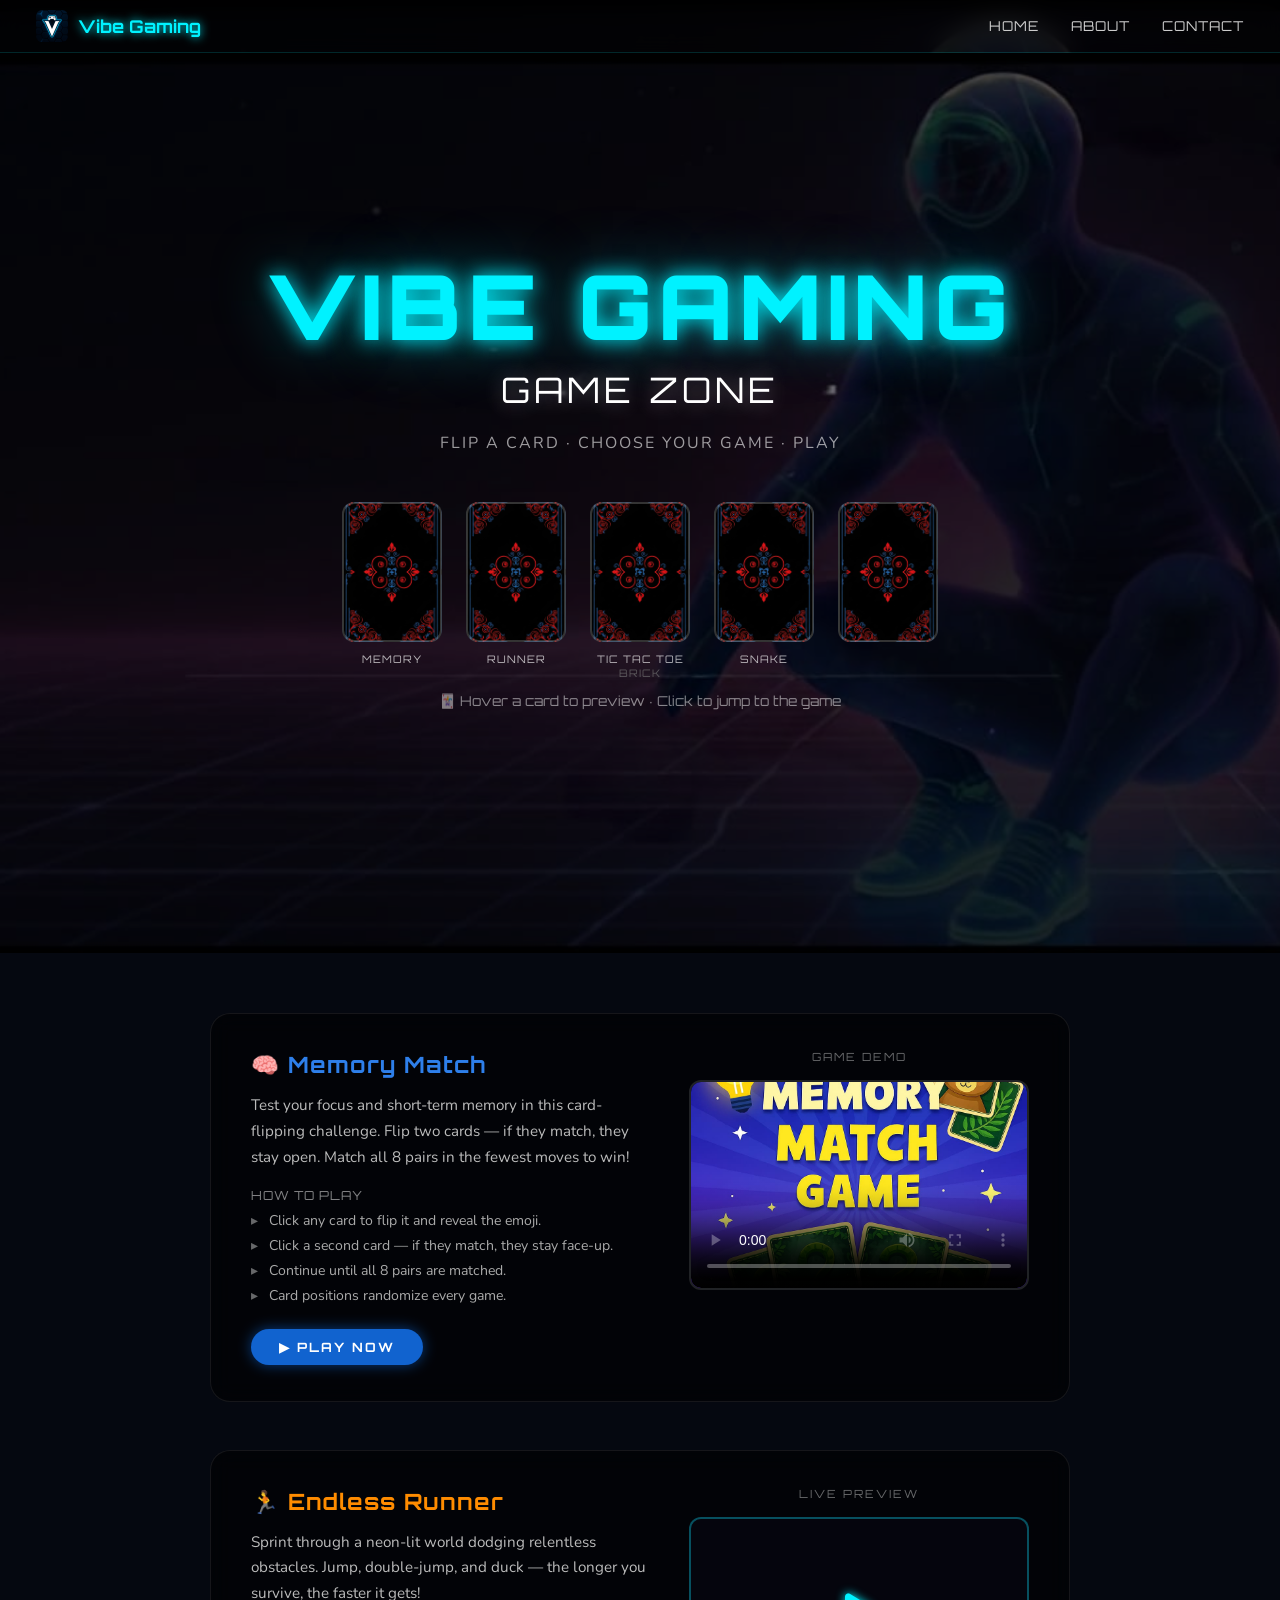
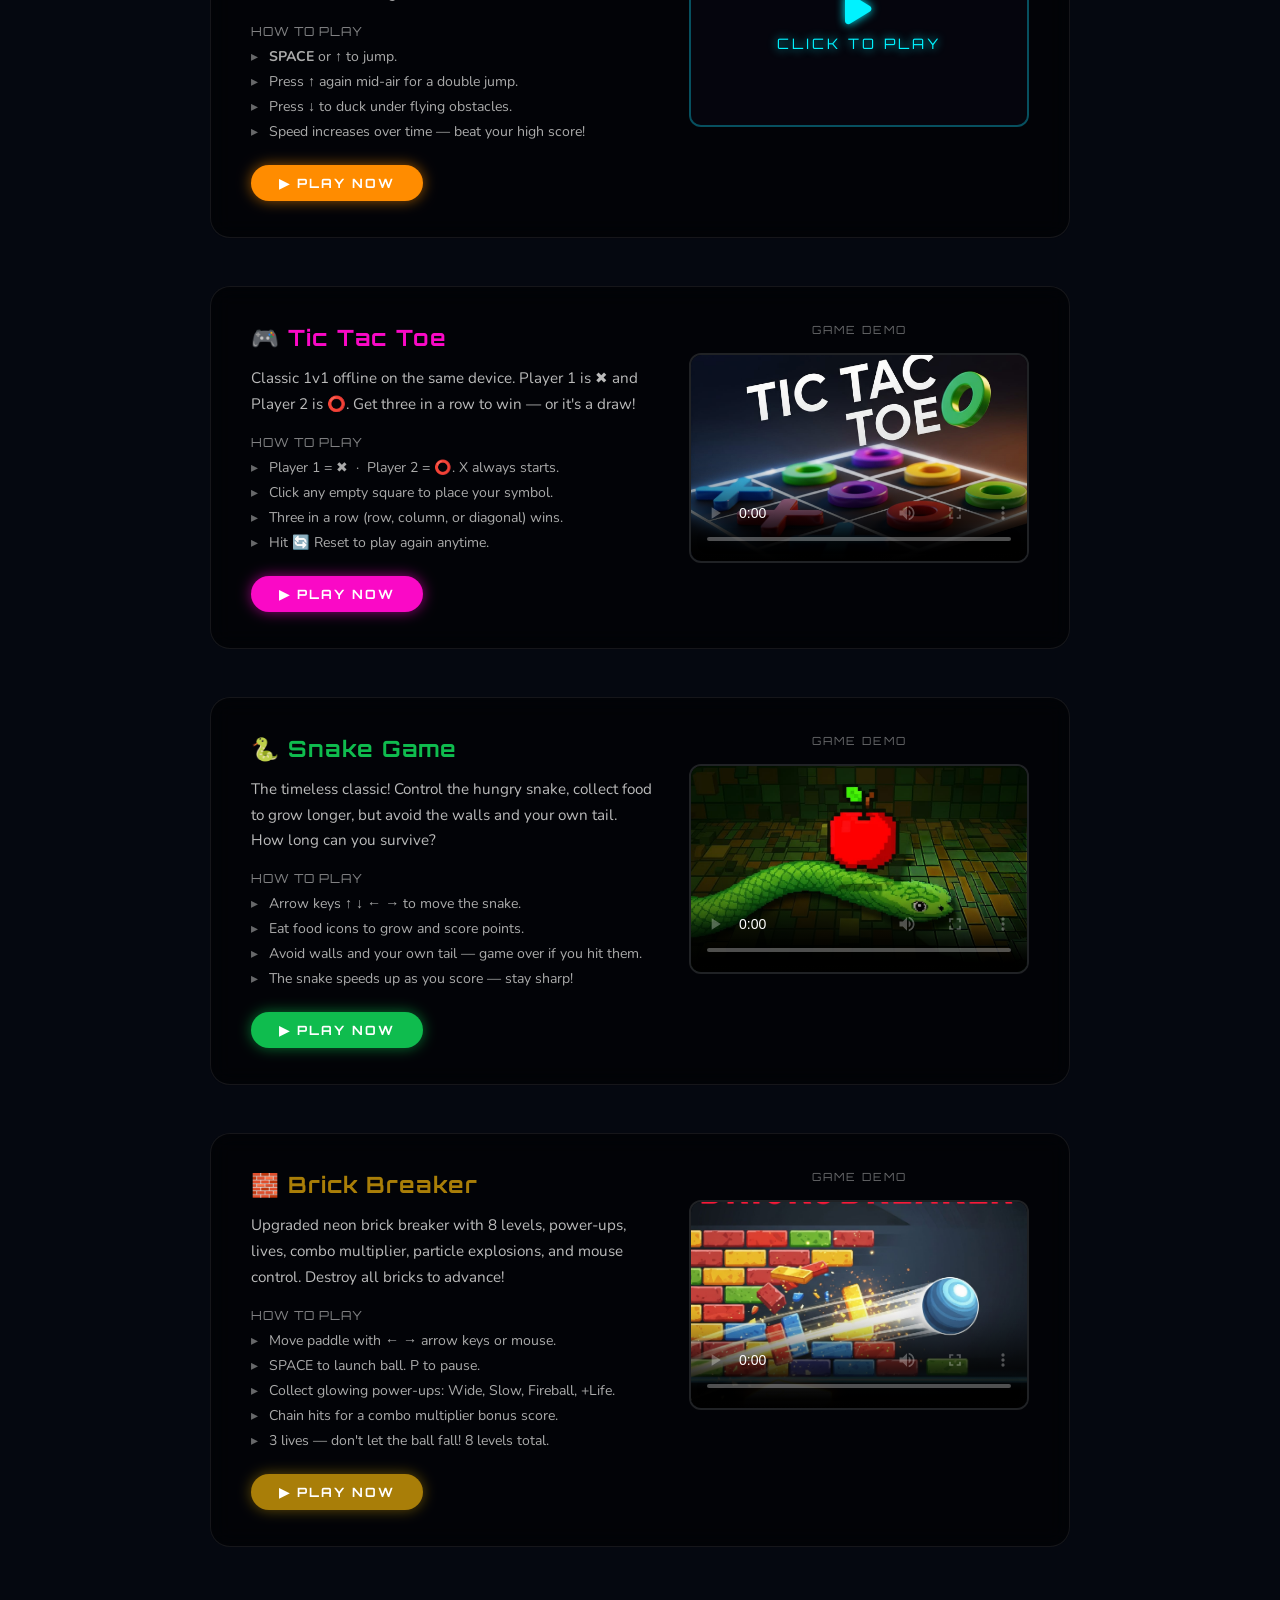
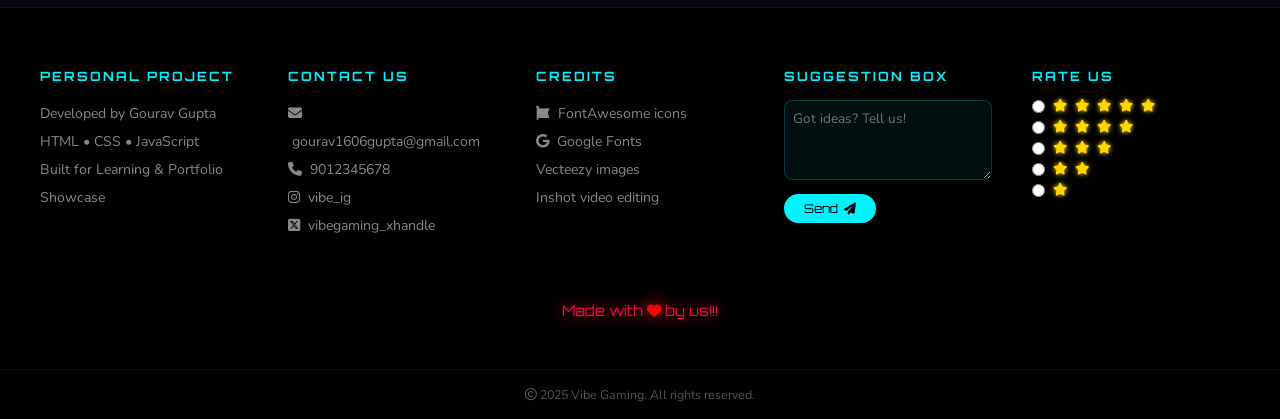
==== commit 944e8b29: "Fix closing tag for card-flip-inner div" ====
--- a/index.html
+++ b/index.html
@@ -81,7 +81,7 @@
             <div class="card-flip-inner">
               <div class="card-face card-face-front"></div>
               <div class="card-face card-face-back brick-card"></div>
-            </div>>
+            </div>
           </div>
       </div>
     </div>
@@ -284,4 +284,4 @@
   <script src="js/home.js"></script>
 </body>
 
-</html>+</html>
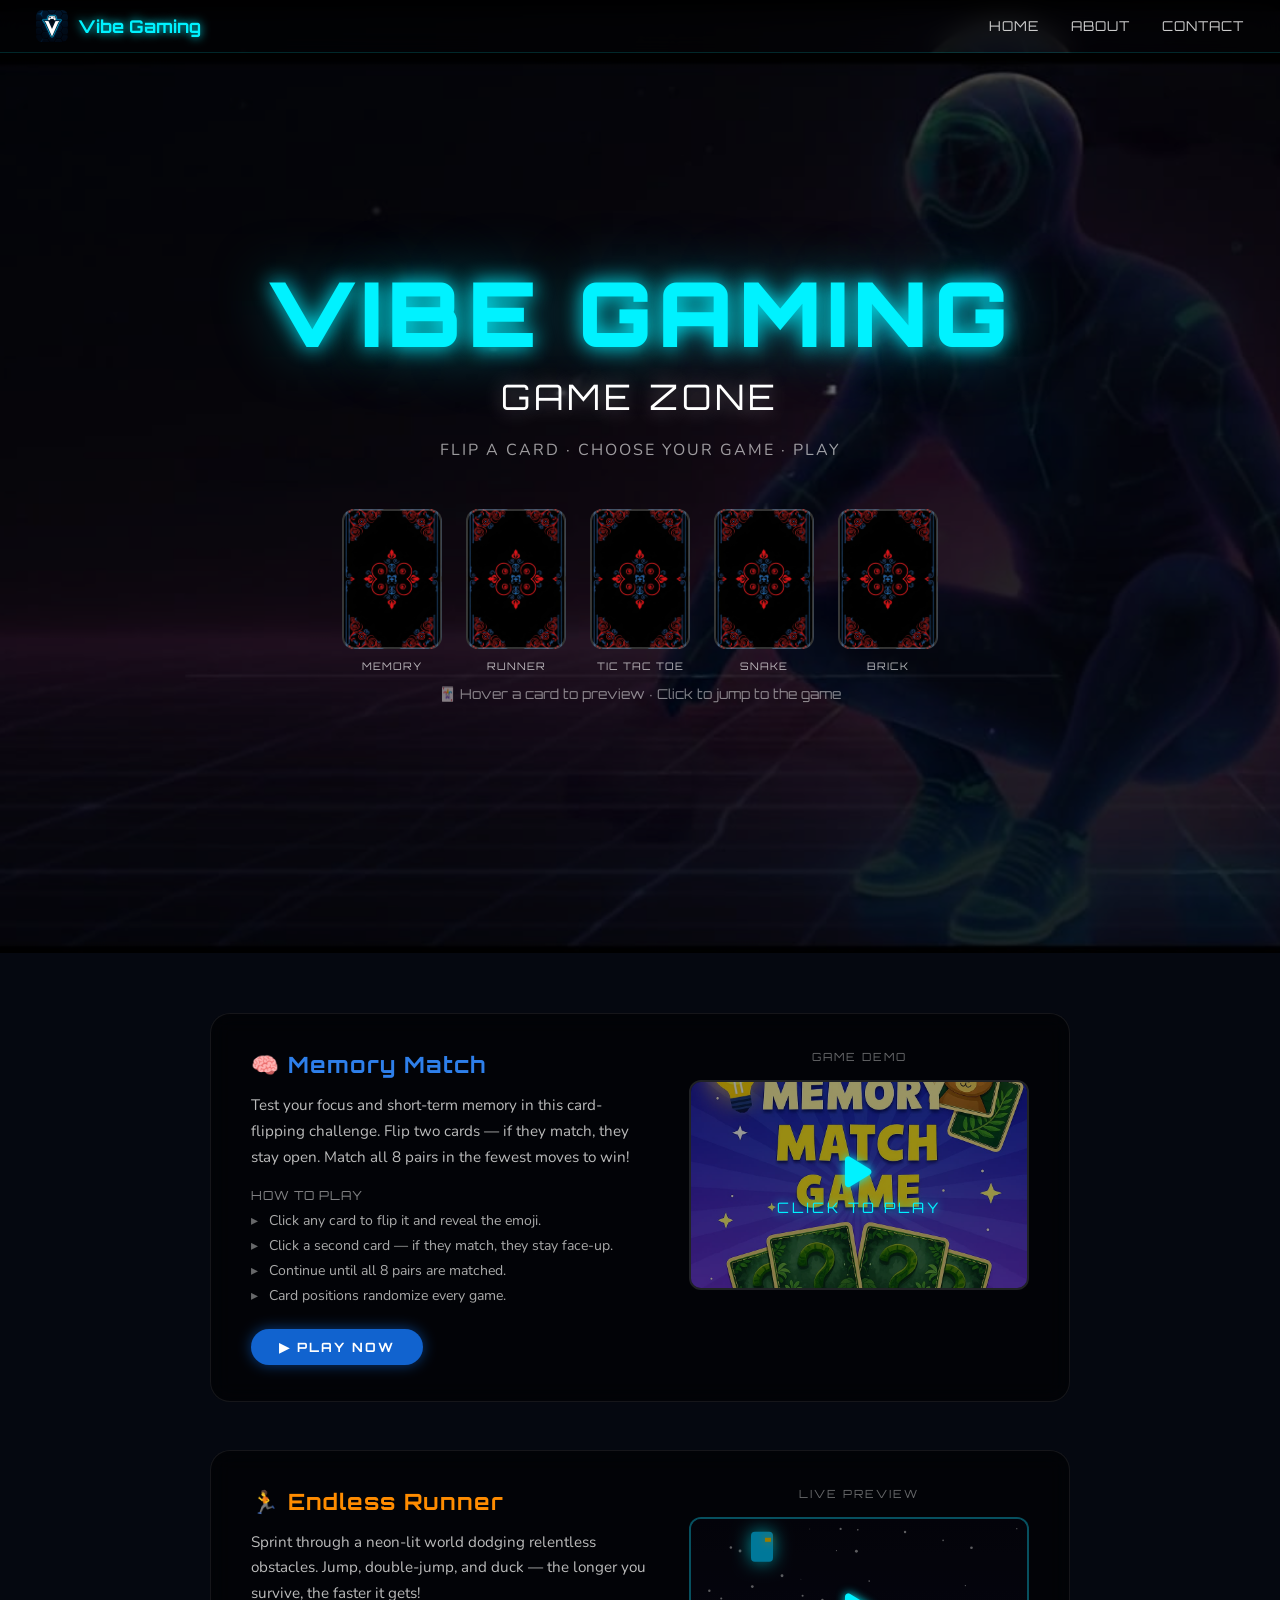
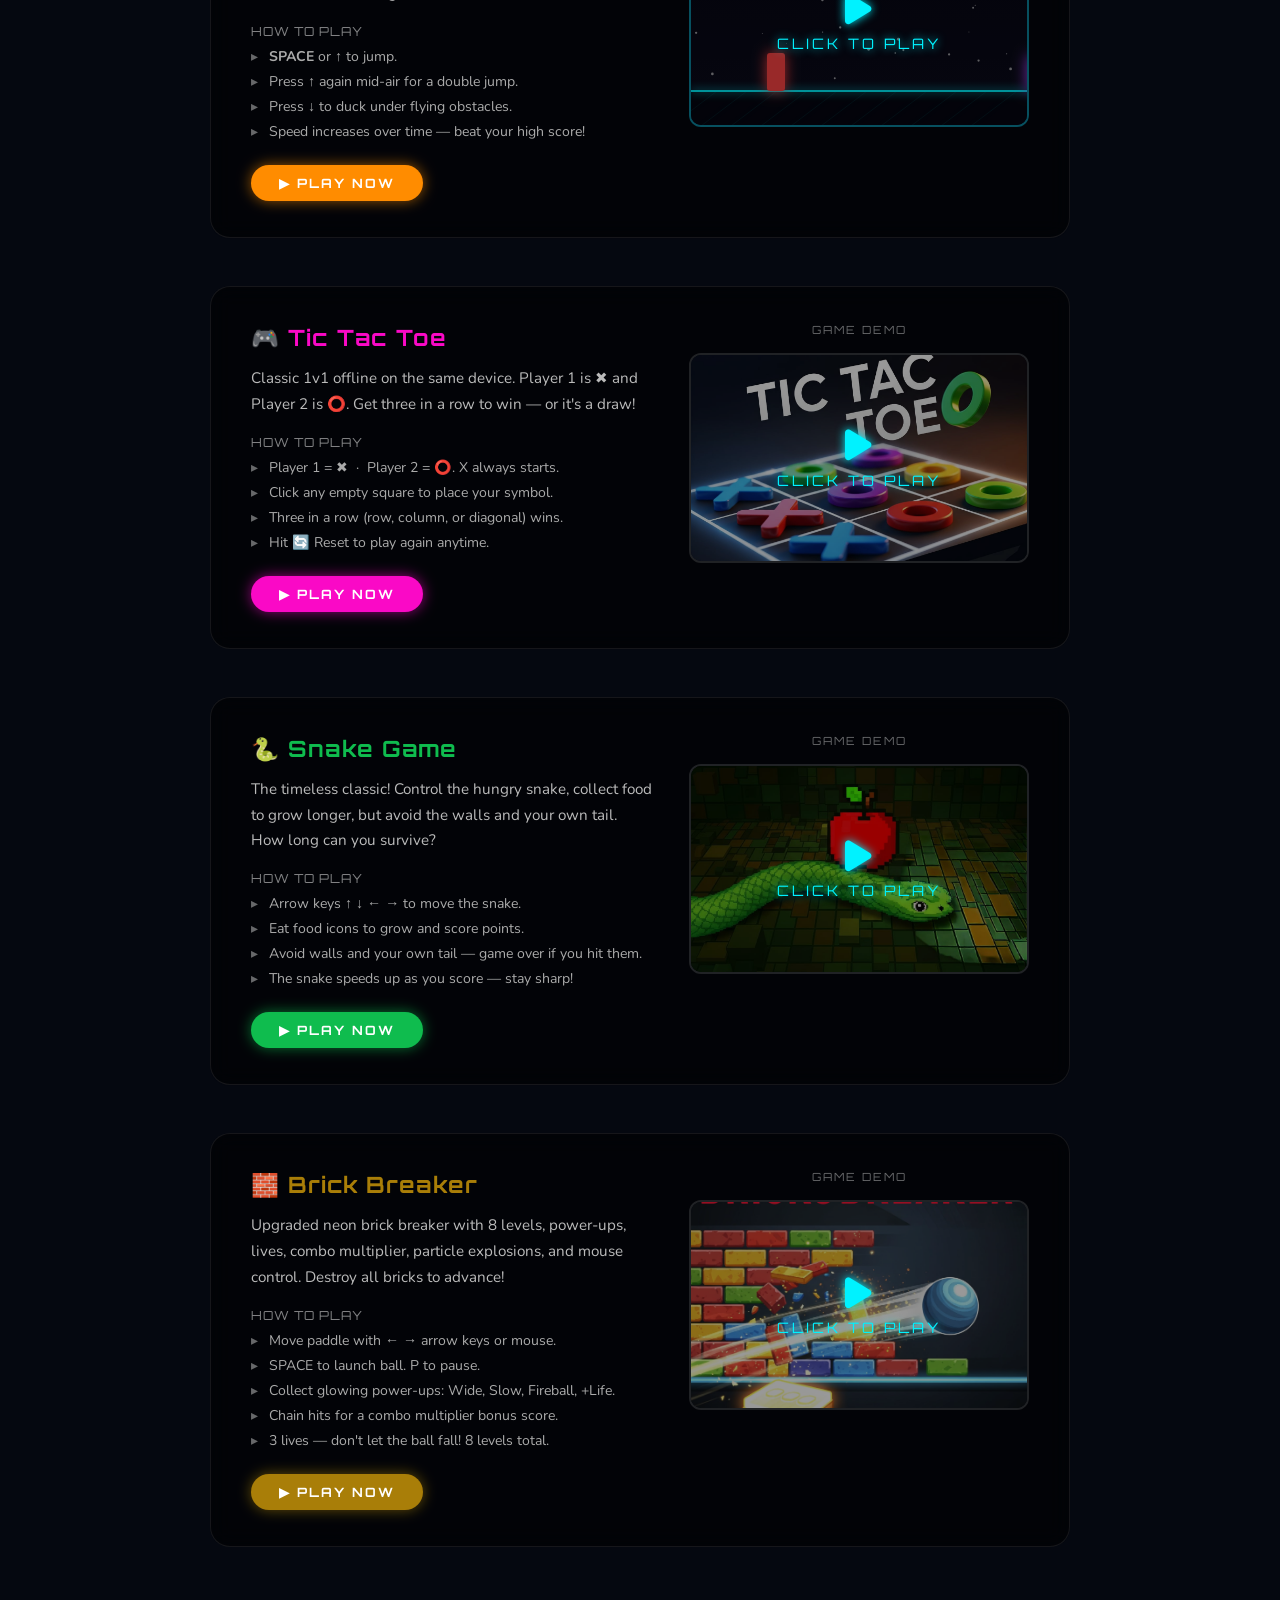
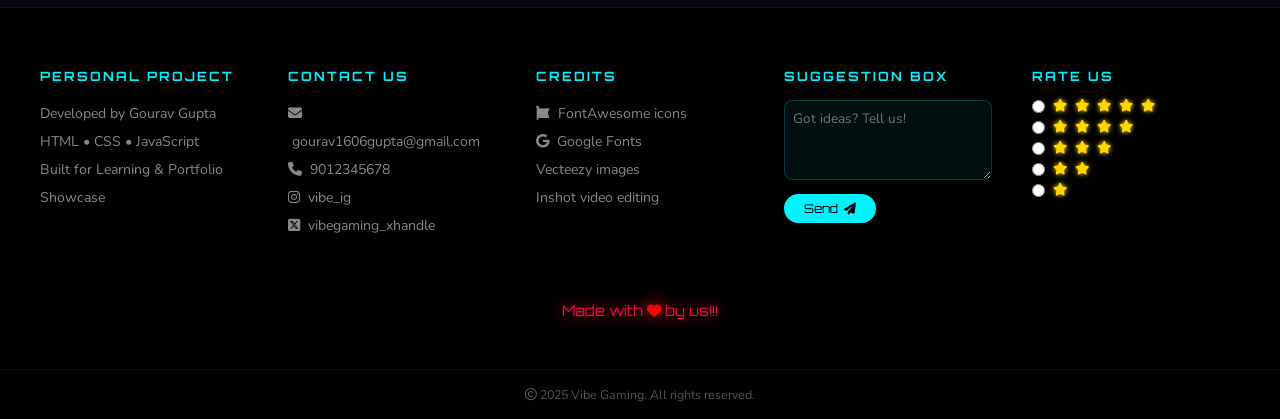
==== commit bf2e15df: "Refactor CSS for consistency and add video wrapper logic in home.js" ====
--- a/index.html
+++ b/index.html
@@ -83,10 +83,12 @@
               <div class="card-face card-face-back brick-card"></div>
             </div>
           </div>
-      </div>
-    </div>
-    <span class="card-label">BRICK</span>
-    </a>
+          <span class="card-label">BRICK</span>
+        </a>
+      </div>
+    </div>
+
+
     </div>
 
     <p class="flip-cta">🃏 Hover a card to preview · Click to jump to the game</p>
@@ -96,7 +98,6 @@
   <!--  Sections wrapper  -->
   <div class="section-wrapper">
 
-    <!-- Memory Match -->
     <div class="game-section theme-blue" id="mcf">
       <div class="section-inner">
         <div class="section-info">
@@ -116,12 +117,18 @@
         </div>
         <div class="section-media">
           <p class="demo-label">Game Demo</p>
-          <video class="demo-video" poster="assets/images/memory.jpg" src="assets/videos/mgv.mp4" controls></video>
-        </div>
-      </div>
-    </div>
-
-    <!-- Endless Runner -->
+          <div class="video-wrapper">
+            <video class="demo-video" poster="assets/images/memory.jpg" src="assets/videos/mgv.mp4" autoplay muted loop
+              playsinline></video>
+            <div class="play-overlay">
+              <i class="fa-solid fa-play"></i>
+              CLICK TO PLAY
+            </div>
+          </div>
+        </div>
+      </div>
+    </div>
+
     <div class="game-section theme-orange" id="runner">
       <div class="section-inner">
         <div class="section-info">
@@ -152,7 +159,6 @@
       </div>
     </div>
 
-    <!-- Tic Tac Toe -->
     <div class="game-section theme-pink" id="tct">
       <div class="section-inner">
         <div class="section-info">
@@ -172,12 +178,18 @@
         </div>
         <div class="section-media">
           <p class="demo-label">Game Demo</p>
-          <video class="demo-video" poster="assets/images/tictac.jpg" src="assets/videos/tttv.mp4" controls></video>
-        </div>
-      </div>
-    </div>
-
-    <!-- Snake -->
+          <div class="video-wrapper">
+            <video class="demo-video" poster="assets/images/tictac.jpg" src="assets/videos/tttv.mp4" autoplay muted loop
+              playsinline></video>
+            <div class="play-overlay">
+              <i class="fa-solid fa-play"></i>
+              CLICK TO PLAY
+            </div>
+          </div>
+        </div>
+      </div>
+    </div>
+
     <div class="game-section theme-green" id="sg">
       <div class="section-inner">
         <div class="section-info">
@@ -197,13 +209,18 @@
         </div>
         <div class="section-media">
           <p class="demo-label">Game Demo</p>
-          <video class="demo-video" poster="assets/images/snake.jpg" src="assets/videos/snake game video.mp4"
-            controls></video>
-        </div>
-      </div>
-    </div>
-
-    <!-- Brick Breaker -->
+          <div class="video-wrapper">
+            <video class="demo-video" poster="assets/images/snake.jpg" src="assets/videos/snake game video.mp4" autoplay
+              muted loop playsinline></video>
+            <div class="play-overlay">
+              <i class="fa-solid fa-play"></i>
+              CLICK TO PLAY
+            </div>
+          </div>
+        </div>
+      </div>
+    </div>
+
     <div class="game-section theme-gold" id="bg">
       <div class="section-inner">
         <div class="section-info">
@@ -224,7 +241,14 @@
         </div>
         <div class="section-media">
           <p class="demo-label">Game Demo</p>
-          <video class="demo-video" poster="assets/images/brick.jpg" src="assets/videos/brickv.mp4" controls></video>
+          <div class="video-wrapper">
+            <video class="demo-video" poster="assets/images/brick.jpg" src="assets/videos/brickv.mp4" autoplay muted
+              loop playsinline></video>
+            <div class="play-overlay">
+              <i class="fa-solid fa-play"></i>
+              CLICK TO PLAY
+            </div>
+          </div>
         </div>
       </div>
     </div>
@@ -284,4 +308,4 @@
   <script src="js/home.js"></script>
 </body>
 
-</html>
+</html>
--- a/css/main.css
+++ b/css/main.css
@@ -5,8 +5,14 @@
 
 @import url('https://fonts.googleapis.com/css2?family=Orbitron:wght@400;700;900&family=Nunito:wght@400;600;700&display=swap');
 
-/*  Reset & Base  */
-*, *::before, *::after { box-sizing: border-box; margin: 0; padding: 0; }
+/* Reset & Base  */
+*,
+*::before,
+*::after {
+  box-sizing: border-box;
+  margin: 0;
+  padding: 0;
+}
 
 body {
   font-family: 'Nunito', sans-serif;
@@ -16,7 +22,7 @@
   overflow-x: hidden;
 }
 
-/*  Nav  */
+/* Nav  */
 .dv {
   position: sticky;
   top: 0;
@@ -69,7 +75,7 @@
   text-shadow: 0 0 10px #00f2ff;
 }
 
-/*  Hero Section  */
+/* Hero Section  */
 .hero {
   position: relative;
   min-height: 100vh;
@@ -90,7 +96,10 @@
   background: rgba(0, 0, 0, 0.55);
 }
 
-.hero-content { position: relative; z-index: 1; }
+.hero-content {
+  position: relative;
+  z-index: 1;
+}
 
 .hero-title {
   font-family: 'Orbitron', sans-serif;
@@ -106,19 +115,19 @@
   font-family: 'Orbitron', sans-serif;
   font-size: clamp(1.2rem, 3vw, 2.2rem);
   color: #fff;
-  text-shadow: 0 0 20px rgba(255,255,255,0.4);
+  text-shadow: 0 0 20px rgba(255, 255, 255, 0.4);
   margin-top: 12px;
   letter-spacing: 4px;
 }
 
 .hero-tagline {
   font-size: 1rem;
-  color: rgba(255,255,255,0.6);
+  color: rgba(255, 255, 255, 0.6);
   margin-top: 20px;
   letter-spacing: 2px;
 }
 
-/*  Card Flip Row  */
+/* Card Flip Row  */
 .cards-row {
   display: flex;
   gap: 24px;
@@ -153,7 +162,9 @@
   transition: transform 0.55s cubic-bezier(0.4, 0.2, 0.2, 1);
 }
 
-.card-flip-wrap:hover .card-flip-inner { transform: rotateY(180deg); }
+.card-flip-wrap:hover .card-flip-inner {
+  transform: rotateY(180deg);
+}
 
 .card-face {
   position: absolute;
@@ -161,10 +172,12 @@
   border-radius: 12px;
   backface-visibility: hidden;
   overflow: hidden;
-  border: 2px solid rgba(255,255,255,0.2);
-}
-
-.card-face-front { background: url('../assets/images/card.jpg') center / cover; }
+  border: 2px solid rgba(255, 255, 255, 0.2);
+}
+
+.card-face-front {
+  background: url('../assets/images/card.jpg') center / cover;
+}
 
 .card-face-back {
   transform: rotateY(180deg);
@@ -172,34 +185,35 @@
   background-position: center;
   background-repeat: no-repeat;
 }
-.memory-card{
-    background-image:url("../assets/images/memory.jpg");
-}
-
-.tictac-card{
-    background-image:url("../assets/images/tictac.jpg");
-}
-
-.snake-card{
-    background-image:url("../assets/images/snake.jpg");
-}
-
-.brick-card{
-    background-image:url("../assets/images/brick.jpg");
+
+.memory-card {
+  background-image: url("../assets/images/memory.jpg");
+}
+
+.tictac-card {
+  background-image: url("../assets/images/tictac.jpg");
+}
+
+.snake-card {
+  background-image: url("../assets/images/snake.jpg");
+}
+
+.brick-card {
+  background-image: url("../assets/images/brick.jpg");
 }
 
 .card-label {
   font-family: 'Orbitron', sans-serif;
   font-size: 0.65rem;
   letter-spacing: 1px;
-  color: rgba(255,255,255,0.7);
+  color: rgba(255, 255, 255, 0.7);
   text-align: center;
 }
 
 .flip-cta {
   font-family: 'Orbitron', sans-serif;
   font-size: 0.85rem;
-  color: rgba(255,255,255,0.5);
+  color: rgba(255, 255, 255, 0.5);
   margin-top: 12px;
   animation: blink 2s infinite;
   position: relative;
@@ -207,11 +221,18 @@
 }
 
 @keyframes blink {
-  0%, 100% { opacity: 1; }
-  50% { opacity: 0.3; }
-}
-
-/*  Game Sections  */
+
+  0%,
+  100% {
+    opacity: 1;
+  }
+
+  50% {
+    opacity: 0.3;
+  }
+}
+
+/* Game Sections  */
 .section-wrapper {
   max-width: 900px;
   margin: 60px auto;
@@ -223,17 +244,36 @@
   backdrop-filter: blur(10px);
   border-radius: 20px;
   padding: 36px 40px;
-  border: 1px solid rgba(255,255,255,0.08);
+  border: 1px solid rgba(255, 255, 255, 0.08);
   transition: border-color 0.3s, box-shadow 0.3s;
   margin-bottom: 48px;
 }
 
 /* Color themes per section */
-.game-section.theme-blue:hover  { border-color: #1163cf; box-shadow: 0 0 20px rgba(17,99,207,0.35), 0 0 80px rgba(17,99,207,0.15); }
-.game-section.theme-orange:hover{ border-color: #ff8c00; box-shadow: 0 0 20px rgba(255,140,0,0.35), 0 0 80px rgba(255,140,0,0.15); }
-.game-section.theme-pink:hover  { border-color: #fa09c6; box-shadow: 0 0 20px rgba(250,9,198,0.35), 0 0 80px rgba(250,9,198,0.15); }
-.game-section.theme-green:hover { border-color: #0fbc4e; box-shadow: 0 0 20px rgba(15,188,78,0.35), 0 0 80px rgba(15,188,78,0.15); }
-.game-section.theme-gold:hover  { border-color: #a97e08; box-shadow: 0 0 20px rgba(169,126,8,0.35), 0 0 80px rgba(169,126,8,0.15); }
+.game-section.theme-blue:hover {
+  border-color: #1163cf;
+  box-shadow: 0 0 20px rgba(17, 99, 207, 0.35), 0 0 80px rgba(17, 99, 207, 0.15);
+}
+
+.game-section.theme-orange:hover {
+  border-color: #ff8c00;
+  box-shadow: 0 0 20px rgba(255, 140, 0, 0.35), 0 0 80px rgba(255, 140, 0, 0.15);
+}
+
+.game-section.theme-pink:hover {
+  border-color: #fa09c6;
+  box-shadow: 0 0 20px rgba(250, 9, 198, 0.35), 0 0 80px rgba(250, 9, 198, 0.15);
+}
+
+.game-section.theme-green:hover {
+  border-color: #0fbc4e;
+  box-shadow: 0 0 20px rgba(15, 188, 78, 0.35), 0 0 80px rgba(15, 188, 78, 0.15);
+}
+
+.game-section.theme-gold:hover {
+  border-color: #a97e08;
+  box-shadow: 0 0 20px rgba(169, 126, 8, 0.35), 0 0 80px rgba(169, 126, 8, 0.15);
+}
 
 .section-inner {
   display: flex;
@@ -242,7 +282,11 @@
   flex-wrap: wrap;
 }
 
-.section-info { flex: 1; min-width: 260px; text-align: left; }
+.section-info {
+  flex: 1;
+  min-width: 260px;
+  text-align: left;
+}
 
 .section-title {
   font-family: 'Orbitron', sans-serif;
@@ -262,7 +306,7 @@
   font-family: 'Orbitron', sans-serif;
   font-size: 0.78rem;
   letter-spacing: 1px;
-  color: rgba(255,255,255,0.5);
+  color: rgba(255, 255, 255, 0.5);
   text-transform: uppercase;
   margin-bottom: 8px;
 }
@@ -285,29 +329,91 @@
   content: '▸';
   position: absolute;
   left: 0;
-  color: rgba(255,255,255,0.4);
-}
-
-.section-media { flex-shrink: 0; display: flex; flex-direction: column; align-items: center; gap: 16px; }
+  color: rgba(255, 255, 255, 0.4);
+}
+
+.section-media {
+  flex-shrink: 0;
+  display: flex;
+  flex-direction: column;
+  align-items: center;
+  gap: 16px;
+}
 
 .demo-label {
   font-family: 'Orbitron', sans-serif;
   font-size: 0.7rem;
   letter-spacing: 2px;
-  color: rgba(255,255,255,0.4);
+  color: rgba(255, 255, 255, 0.4);
   text-transform: uppercase;
 }
 
-.demo-video {
+/* Video & Preview Wrappers  */
+.video-wrapper {
+  position: relative;
   width: 340px;
   height: 210px;
   border-radius: 12px;
+  overflow: hidden;
+  border: 2px solid rgba(255, 255, 255, 0.12);
+  cursor: pointer;
+}
+
+.demo-video {
+  width: 100%;
+  height: 100%;
   object-fit: cover;
-  border: 2px solid rgba(255,255,255,0.12);
   display: block;
-}
-
-/*  Play Buttons  */
+  border: none;
+}
+
+/* Play Overlay Shared for Video & Canvas */
+.video-wrapper .play-overlay,
+.runner-preview .play-overlay {
+  position: absolute;
+  inset: 0;
+  display: flex;
+  flex-direction: column;
+  align-items: center;
+  justify-content: center;
+  background: rgba(0, 0, 0, 0.4);
+  font-family: 'Orbitron', sans-serif;
+  color: #00f2ff;
+  font-size: 0.9rem;
+  letter-spacing: 3px;
+  text-shadow: 0 0 10px #00f2ff;
+  transition: background 0.3s ease;
+  pointer-events: none;
+}
+
+.video-wrapper .play-overlay i,
+.runner-preview .play-overlay i {
+  font-size: 2.2rem;
+  margin-bottom: 8px;
+}
+
+.video-wrapper:hover .play-overlay,
+.runner-preview:hover .play-overlay {
+  background: rgba(0, 0, 0, 0.6);
+}
+
+/* Runner live preview */
+.runner-preview {
+  width: 340px;
+  height: 210px;
+  background: #0a0a1a;
+  border: 2px solid rgba(0, 242, 255, 0.3);
+  border-radius: 12px;
+  overflow: hidden;
+  position: relative;
+  cursor: pointer;
+}
+
+.runner-preview canvas {
+  display: block;
+}
+
+/* Play Buttons  */
 .play-btn {
   display: inline-block;
   margin-top: 24px;
@@ -323,50 +429,44 @@
   border: none;
 }
 
-.play-btn:hover { transform: scale(1.06); }
-
-.play-btn.btn-blue   { background: #1163cf; color: #fff; box-shadow: 0 0 14px rgba(17,99,207,0.6); }
-.play-btn.btn-orange { background: #ff8c00; color: #fff; box-shadow: 0 0 14px rgba(255,140,0,0.6); }
-.play-btn.btn-pink   { background: #fa09c6; color: #fff; box-shadow: 0 0 14px rgba(250,9,198,0.6); }
-.play-btn.btn-green  { background: #0fbc4e; color: #fff; box-shadow: 0 0 14px rgba(15,188,78,0.6); }
-.play-btn.btn-gold   { background: #a97e08; color: #fff; box-shadow: 0 0 14px rgba(169,126,8,0.6); }
-
-/* Runner live preview */
-.runner-preview {
-  width: 340px;
-  height: 210px;
-  background: #0a0a1a;
-  border: 2px solid rgba(0,242,255,0.3);
-  border-radius: 12px;
-  overflow: hidden;
-  position: relative;
-  cursor: pointer;
-}
-
-.runner-preview canvas { display: block; }
-
-.runner-preview .play-overlay {
-  position: absolute;
-  inset: 0;
-  display: flex;
-  flex-direction: column;
-  align-items: center;
-  justify-content: center;
-  background: rgba(0,0,0,0.5);
-  font-family: 'Orbitron', sans-serif;
-  color: #00f2ff;
-  font-size: 0.9rem;
-  letter-spacing: 3px;
-  text-shadow: 0 0 10px #00f2ff;
-  pointer-events: none;
-}
-
-.runner-preview .play-overlay i { font-size: 2.2rem; margin-bottom: 8px; }
-
-/*  Footer  */
+.play-btn:hover {
+  transform: scale(1.06);
+}
+
+.play-btn.btn-blue {
+  background: #1163cf;
+  color: #fff;
+  box-shadow: 0 0 14px rgba(17, 99, 207, 0.6);
+}
+
+.play-btn.btn-orange {
+  background: #ff8c00;
+  color: #fff;
+  box-shadow: 0 0 14px rgba(255, 140, 0, 0.6);
+}
+
+.play-btn.btn-pink {
+  background: #fa09c6;
+  color: #fff;
+  box-shadow: 0 0 14px rgba(250, 9, 198, 0.6);
+}
+
+.play-btn.btn-green {
+  background: #0fbc4e;
+  color: #fff;
+  box-shadow: 0 0 14px rgba(15, 188, 78, 0.6);
+}
+
+.play-btn.btn-gold {
+  background: #a97e08;
+  color: #fff;
+  box-shadow: 0 0 14px rgba(169, 126, 8, 0.6);
+}
+
+/* Footer  */
 .footer {
   background: rgba(0, 0, 0, 0.85);
-  border-top: 1px solid rgba(255,255,255,0.08);
+  border-top: 1px solid rgba(255, 255, 255, 0.08);
   padding: 60px 40px 30px;
   display: grid;
   grid-template-columns: repeat(auto-fit, minmax(200px, 1fr));
@@ -382,29 +482,33 @@
   margin-bottom: 16px;
 }
 
-.footer p, .footer li, .footer a {
+.footer p,
+.footer li,
+.footer a {
   font-size: 0.88rem;
   color: #888;
   line-height: 2;
   text-decoration: none;
 }
 
-.footer a:hover { color: #00f2ff; }
+.footer a:hover {
+  color: #00f2ff;
+}
 
 .footer-bottom {
-  background: rgba(0,0,0,0.9);
+  background: rgba(0, 0, 0, 0.9);
   text-align: center;
   padding: 16px;
   font-size: 0.78rem;
   color: #555;
-  border-top: 1px solid rgba(255,255,255,0.05);
+  border-top: 1px solid rgba(255, 255, 255, 0.05);
 }
 
 .suggestion-box textarea {
   width: 100%;
   min-height: 80px;
-  background: rgba(0,242,255,0.06);
-  border: 1px solid rgba(0,242,255,0.2);
+  background: rgba(0, 242, 255, 0.06);
+  border: 1px solid rgba(0, 242, 255, 0.2);
   border-radius: 8px;
   color: #fff;
   padding: 8px;
@@ -426,12 +530,31 @@
   transition: background 0.2s;
 }
 
-.suggestion-box button:hover { background: #00c8d4; }
-
-.rating-stars { display: flex; flex-direction: column; gap: 8px; }
-.star-row { display: flex; align-items: center; gap: 8px; }
-.star-row input[type=radio] { accent-color: gold; }
-.star-row i { color: gold; font-size: 0.8rem; text-shadow: 0 0 5px gold; }
+.suggestion-box button:hover {
+  background: #00c8d4;
+}
+
+.rating-stars {
+  display: flex;
+  flex-direction: column;
+  gap: 8px;
+}
+
+.star-row {
+  display: flex;
+  align-items: center;
+  gap: 8px;
+}
+
+.star-row input[type=radio] {
+  accent-color: gold;
+}
+
+.star-row i {
+  color: gold;
+  font-size: 0.8rem;
+  text-shadow: 0 0 5px gold;
+}
 
 .love-note {
   text-align: center;
@@ -443,7 +566,7 @@
   grid-column: 1 / -1;
 }
 
-/*  Shared back button used across all game pages  */
+/* Shared back button used across all game pages  */
 .back-btn {
   position: fixed;
   top: 16px;
@@ -464,4 +587,4 @@
 .back-btn:hover {
   background: rgba(0, 255, 255, 0.12);
   box-shadow: 0 0 12px rgba(0, 255, 255, 0.3);
-}
+}
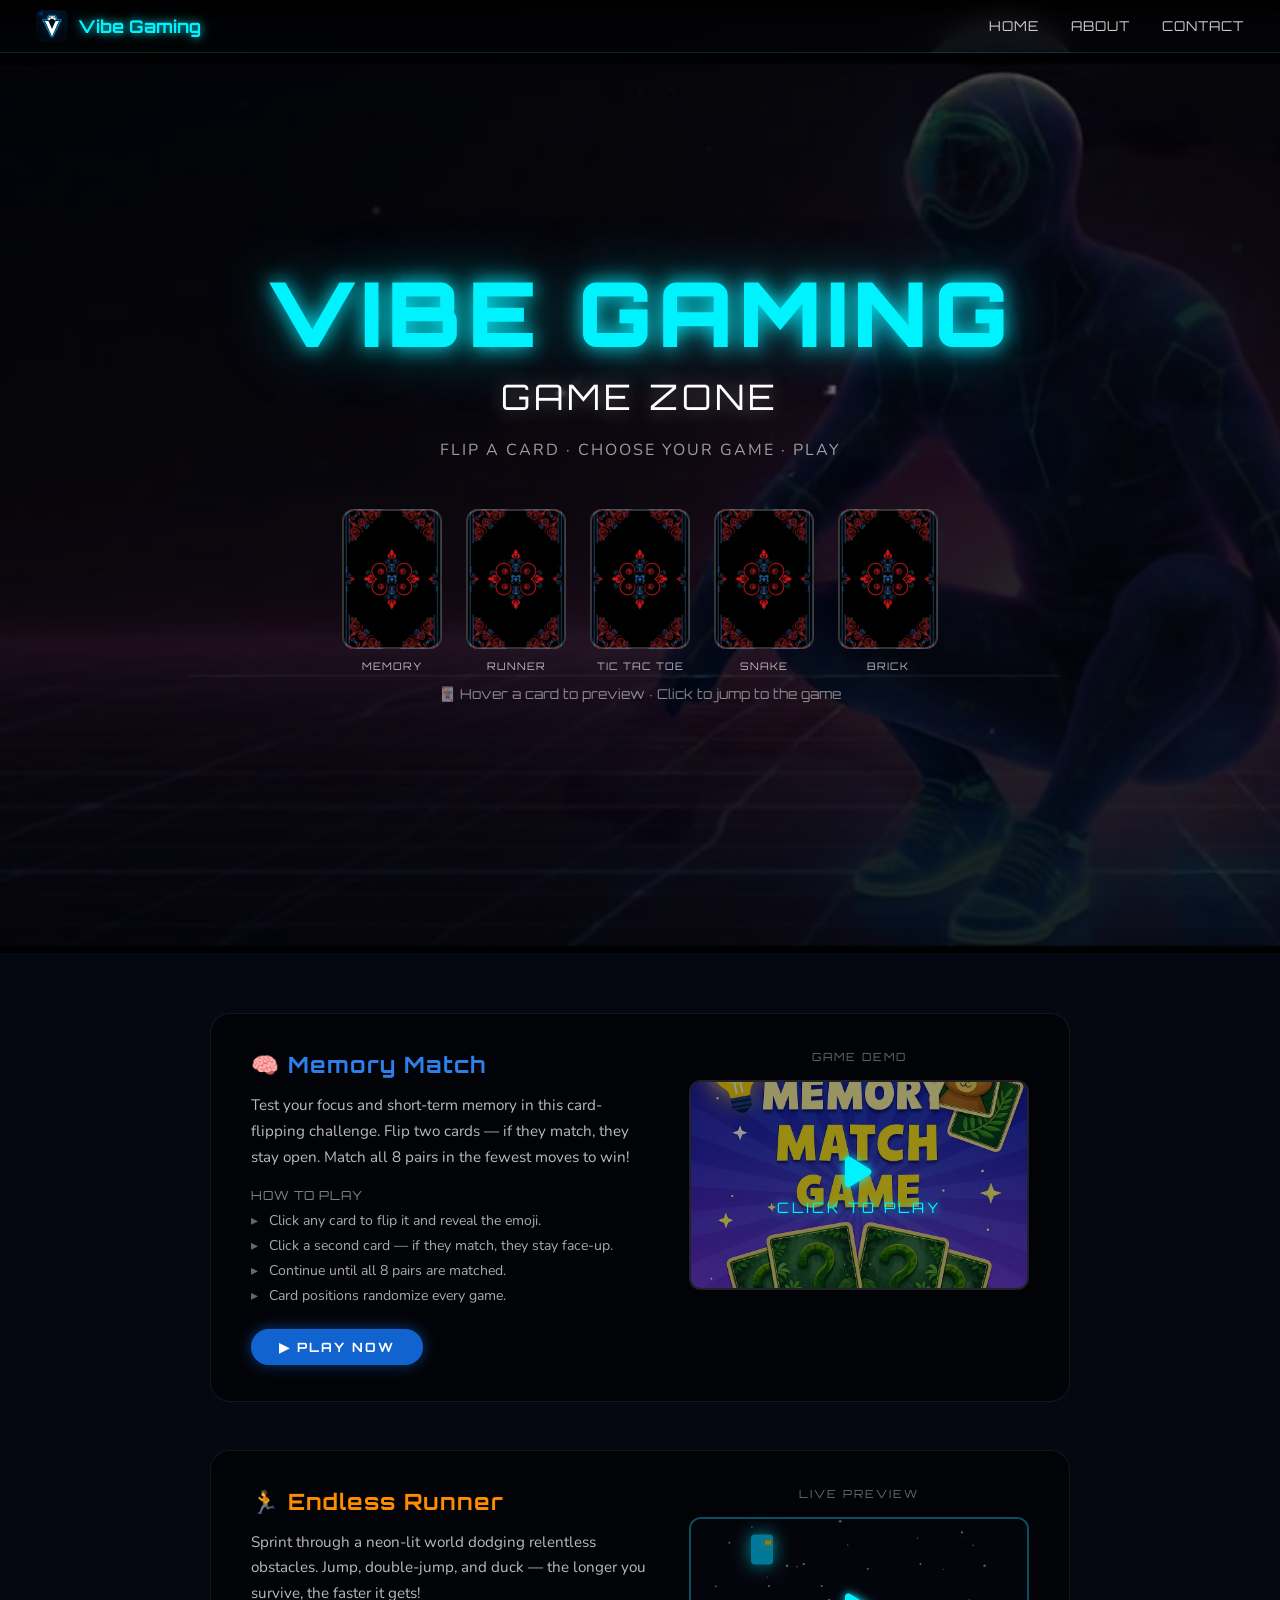
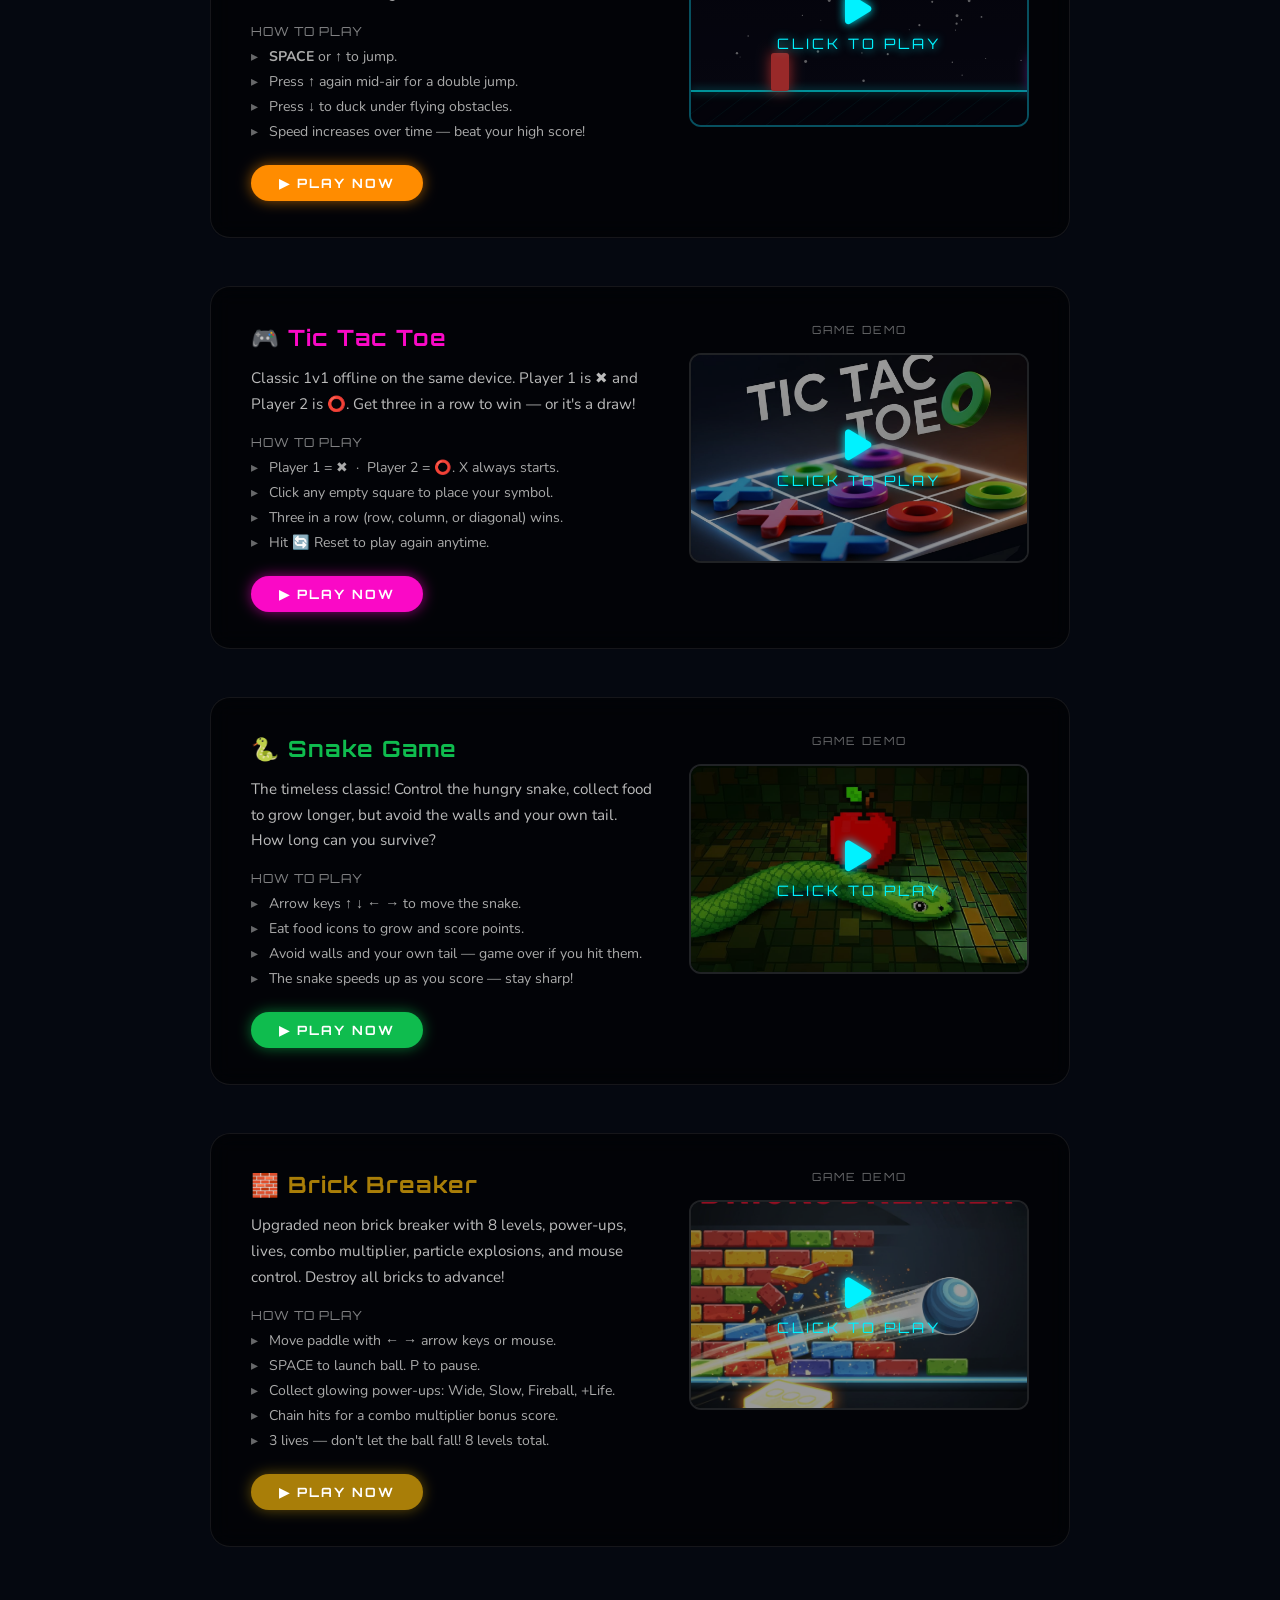
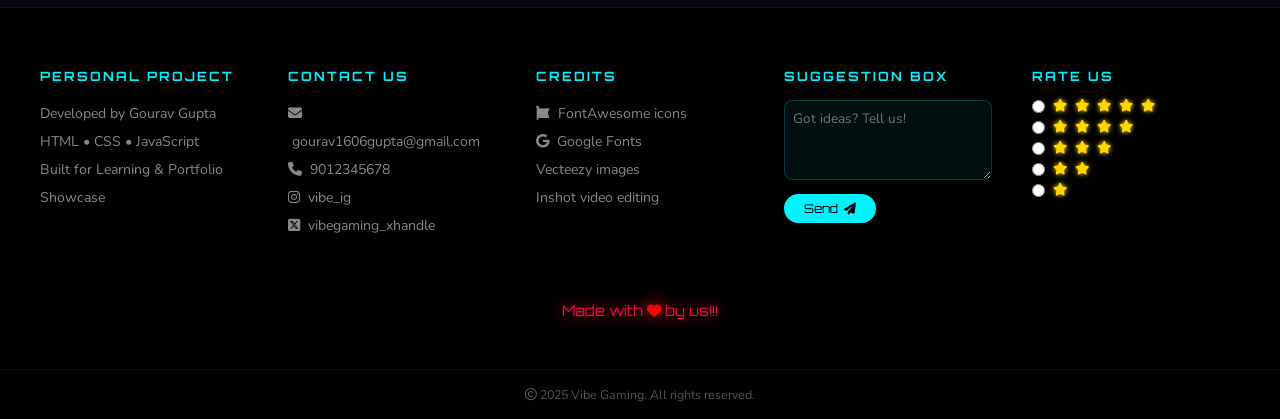
==== commit 13e51063: "Merge branch 'main' of github.com:GouravGupta1606/Vibe-Gaming" ====
--- a/index.html
+++ b/index.html
@@ -308,4 +308,4 @@
   <script src="js/home.js"></script>
 </body>
 
-</html>+</html>
--- a/css/main.css
+++ b/css/main.css
@@ -171,6 +171,7 @@
   inset: 0;
   border-radius: 12px;
   backface-visibility: hidden;
+  -webkit-backface-visibility: hidden;
   overflow: hidden;
   border: 2px solid rgba(255, 255, 255, 0.2);
 }
